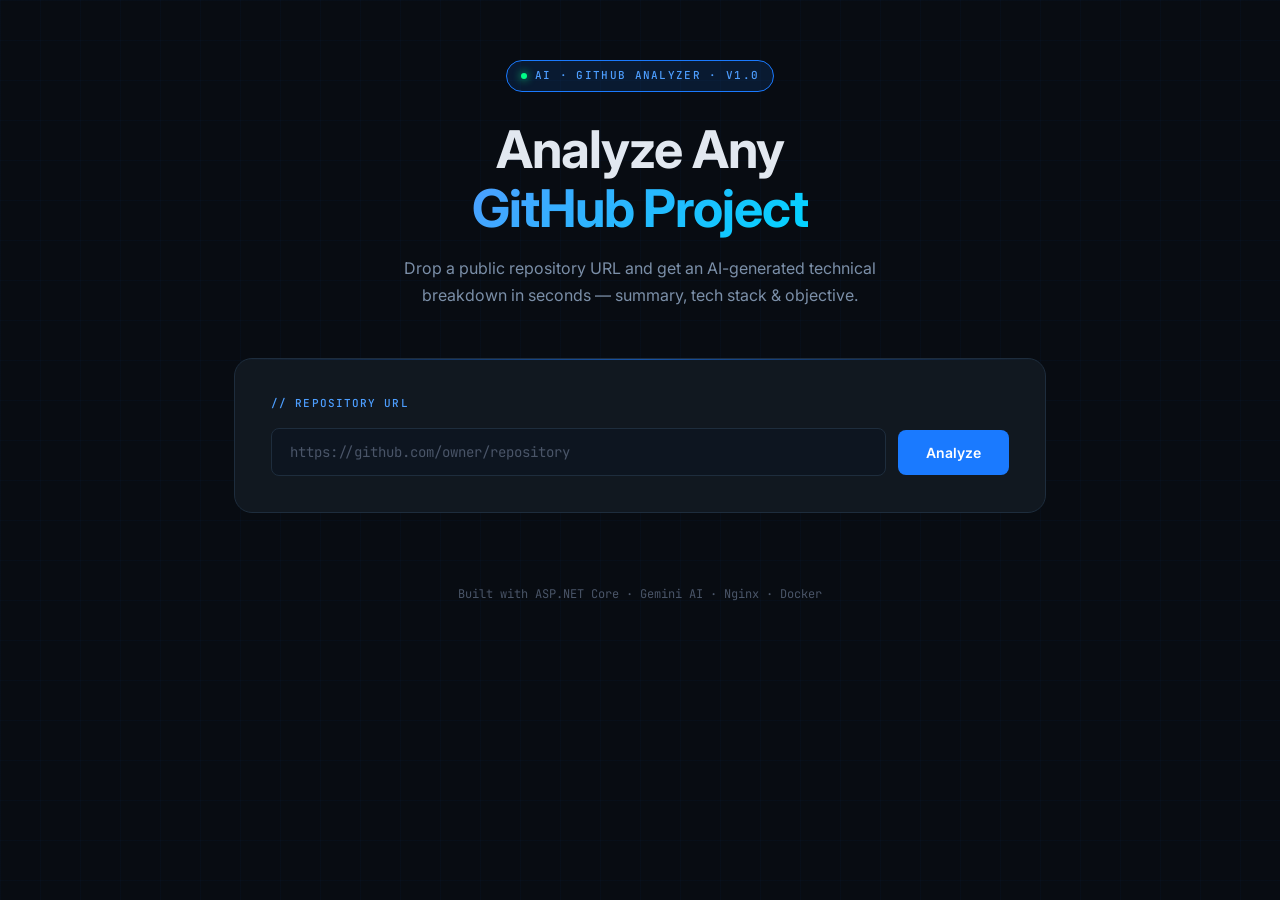
==== frontend/index.html @ 4219722e "1er version" ====
<!DOCTYPE html>
<html lang="en">
<head>
  <meta charset="UTF-8" />
  <meta name="viewport" content="width=device-width, initial-scale=1.0" />
  <meta name="description" content="AI-powered GitHub project analyzer — Portfolio tool for infrastructure & cybersecurity engineers." />
  <title>Project Analyzer — Portfolio</title>
  <link rel="stylesheet" href="style.css" />
  <link rel="icon" href="data:image/svg+xml,<svg xmlns='http://www.w3.org/2000/svg' viewBox='0 0 100 100'><text y='.9em' font-size='90'>⚡</text></svg>" />
</head>
<body>

  <div class="container">

    <!-- ── Header ── -->
    <header>
      <div class="header-badge">AI · GitHub Analyzer · v1.0</div>
      <h1>Analyze Any<br><span class="gradient">GitHub Project</span></h1>
      <p class="subtitle">
        Drop a public repository URL and get an AI-generated technical breakdown
        in seconds — summary, tech stack & objective.
      </p>
    </header>

    <!-- ── Analyzer Card ── -->
    <section class="analyzer-card" aria-label="Repository Analyzer">
      <p class="card-label">// repository url</p>

      <form id="analyzer-form" novalidate>
        <div class="input-group">
          <input
            id="repo-url"
            type="url"
            placeholder="https://github.com/owner/repository"
            autocomplete="off"
            spellcheck="false"
            aria-label="GitHub repository URL"
          />
          <button id="analyze-btn" type="submit">Analyze</button>
        </div>
      </form>

      <!-- Loader -->
      <div id="loader" role="status" aria-live="polite">
        <div class="loader-ring" aria-hidden="true"></div>
        <p class="loader-text">
          AI is reading the repository<span class="loader-dots"></span>
        </p>
      </div>

      <!-- Error Banner -->
      <div id="error-banner" class="hidden" role="alert" aria-live="assertive">
        <span aria-hidden="true">⚠</span>
        <span id="error-msg"></span>
      </div>
    </section>

    <!-- ── Result Section ── -->
    <section id="result-section" aria-label="Analysis Result" aria-live="polite">
      <div class="project-card">

        <!-- Card Header -->
        <div class="card-header">
          <div class="card-header-left">
            <div class="repo-icon" aria-hidden="true">📦</div>
            <div>
              <div class="repo-name" id="res-repo-name"></div>
              <a class="repo-link" id="res-repo-link" target="_blank" rel="noopener noreferrer">
                View on GitHub ↗
              </a>
            </div>
          </div>
          <div class="status-badge">AI Analyzed</div>
        </div>

        <!-- Card Body -->
        <div class="card-body">

          <!-- Objective -->
          <div>
            <div class="section-title">Objective</div>
            <p class="section-content" id="res-objective"></p>
          </div>

          <div class="divider" aria-hidden="true"></div>

          <!-- Summary -->
          <div>
            <div class="section-title">Summary</div>
            <p class="section-content" id="res-summary"></p>
          </div>

          <div class="divider" aria-hidden="true"></div>

          <!-- Tech Stack -->
          <div>
            <div class="section-title">Tech Stack</div>
            <div class="stack-grid" id="res-stack"></div>
          </div>

        </div>
      </div>
    </section>

    <!-- ── Footer ── -->
    <footer>
      <p>Built with ASP.NET Core · Gemini AI · Nginx · Docker</p>
    </footer>

  </div>

  <script src="app.js"></script>
</body>
</html>
---- frontend/style.css ----
@import url('https://fonts.googleapis.com/css2?family=Inter:wght@300;400;500;600;700&family=JetBrains+Mono:wght@400;500&display=swap');

/* ── Reset & Base ── */
*, *::before, *::after { box-sizing: border-box; margin: 0; padding: 0; }

:root {
  --bg-primary:    #080c12;
  --bg-secondary:  #0d1117;
  --bg-card:       #111820;
  --bg-input:      #0d1520;
  --border:        #1e2d3d;
  --border-glow:   #1a7aff44;
  --accent:        #1a7aff;
  --accent-dim:    #1a7aff22;
  --accent-bright: #4d9eff;
  --cyan:          #00d4ff;
  --green:         #00ff88;
  --text-primary:  #e2e8f0;
  --text-secondary:#7b8fa8;
  --text-muted:    #4a5568;
  --danger:        #ff4757;
  --warning:       #ffa502;
  --radius:        12px;
  --radius-sm:     8px;
  --transition:    0.25s cubic-bezier(0.4, 0, 0.2, 1);
  --font-mono:     'JetBrains Mono', monospace;
}

html { scroll-behavior: smooth; }

body {
  font-family: 'Inter', system-ui, sans-serif;
  background: var(--bg-primary);
  color: var(--text-primary);
  min-height: 100vh;
  line-height: 1.6;
  overflow-x: hidden;
}

/* ── Background Grid ── */
body::before {
  content: '';
  position: fixed;
  inset: 0;
  background-image:
    linear-gradient(rgba(26, 122, 255, 0.03) 1px, transparent 1px),
    linear-gradient(90deg, rgba(26, 122, 255, 0.03) 1px, transparent 1px);
  background-size: 40px 40px;
  pointer-events: none;
  z-index: 0;
}

/* ── Layout ── */
.container {
  max-width: 860px;
  margin: 0 auto;
  padding: 0 24px;
  position: relative;
  z-index: 1;
}

/* ── Header ── */
header {
  padding: 60px 0 48px;
  text-align: center;
  position: relative;
}

.header-badge {
  display: inline-flex;
  align-items: center;
  gap: 8px;
  background: var(--accent-dim);
  border: 1px solid var(--accent);
  color: var(--accent-bright);
  font-family: var(--font-mono);
  font-size: 11px;
  font-weight: 500;
  letter-spacing: 0.12em;
  text-transform: uppercase;
  padding: 6px 14px;
  border-radius: 100px;
  margin-bottom: 28px;
}

.header-badge::before {
  content: '';
  width: 6px;
  height: 6px;
  border-radius: 50%;
  background: var(--green);
  box-shadow: 0 0 8px var(--green);
  animation: pulse 2s infinite;
}

@keyframes pulse {
  0%, 100% { opacity: 1; }
  50%       { opacity: 0.4; }
}

h1 {
  font-size: clamp(32px, 5vw, 52px);
  font-weight: 700;
  letter-spacing: -0.02em;
  line-height: 1.15;
  margin-bottom: 16px;
}

h1 .gradient {
  background: linear-gradient(135deg, var(--accent-bright), var(--cyan));
  -webkit-background-clip: text;
  -webkit-text-fill-color: transparent;
  background-clip: text;
}

.subtitle {
  font-size: 16px;
  color: var(--text-secondary);
  max-width: 480px;
  margin: 0 auto;
  line-height: 1.7;
}

/* ── Analyzer Card ── */
.analyzer-card {
  background: var(--bg-card);
  border: 1px solid var(--border);
  border-radius: 18px;
  padding: 36px;
  margin-bottom: 32px;
  position: relative;
  overflow: hidden;
  transition: border-color var(--transition);
}

.analyzer-card::before {
  content: '';
  position: absolute;
  top: 0; left: 0; right: 0;
  height: 1px;
  background: linear-gradient(90deg, transparent, var(--accent), transparent);
  opacity: 0.6;
}

.card-label {
  font-family: var(--font-mono);
  font-size: 11px;
  font-weight: 500;
  color: var(--accent-bright);
  letter-spacing: 0.1em;
  text-transform: uppercase;
  margin-bottom: 16px;
}

.input-group {
  display: flex;
  gap: 12px;
  align-items: center;
}

#repo-url {
  flex: 1;
  background: var(--bg-input);
  border: 1px solid var(--border);
  color: var(--text-primary);
  font-family: var(--font-mono);
  font-size: 14px;
  padding: 14px 18px;
  border-radius: var(--radius-sm);
  outline: none;
  transition: border-color var(--transition), box-shadow var(--transition);
}

#repo-url::placeholder { color: var(--text-muted); }

#repo-url:focus {
  border-color: var(--accent);
  box-shadow: 0 0 0 3px var(--border-glow);
}

#analyze-btn {
  flex-shrink: 0;
  background: var(--accent);
  color: #fff;
  border: none;
  font-family: 'Inter', sans-serif;
  font-size: 14px;
  font-weight: 600;
  padding: 14px 28px;
  border-radius: var(--radius-sm);
  cursor: pointer;
  transition: all var(--transition);
  white-space: nowrap;
  position: relative;
  overflow: hidden;
}

#analyze-btn::after {
  content: '';
  position: absolute;
  inset: 0;
  background: linear-gradient(135deg, rgba(255,255,255,0.1), transparent);
  opacity: 0;
  transition: opacity var(--transition);
}

#analyze-btn:hover { background: var(--accent-bright); transform: translateY(-1px); box-shadow: 0 8px 24px rgba(26,122,255,0.4); }
#analyze-btn:hover::after { opacity: 1; }
#analyze-btn:active { transform: translateY(0); }
#analyze-btn:disabled { opacity: 0.5; cursor: not-allowed; transform: none; box-shadow: none; }

/* ── Loader ── */
#loader {
  display: none;
  flex-direction: column;
  align-items: center;
  gap: 16px;
  padding: 48px 0 32px;
  text-align: center;
}

.loader-ring {
  width: 48px;
  height: 48px;
  border: 3px solid var(--border);
  border-top-color: var(--accent);
  border-radius: 50%;
  animation: spin 0.8s linear infinite;
}

@keyframes spin { to { transform: rotate(360deg); } }

.loader-text {
  font-family: var(--font-mono);
  font-size: 13px;
  color: var(--text-secondary);
}

.loader-dots::after {
  content: '';
  animation: dots 1.4s infinite;
}

@keyframes dots {
  0%   { content: ''; }
  25%  { content: '.'; }
  50%  { content: '..'; }
  75%  { content: '...'; }
  100% { content: ''; }
}

/* ── Error Banner ── */
#error-banner {
  display: none;
  background: rgba(255, 71, 87, 0.1);
  border: 1px solid rgba(255, 71, 87, 0.4);
  border-radius: var(--radius-sm);
  padding: 14px 18px;
  margin-top: 20px;
  font-size: 14px;
  color: var(--danger);
  font-family: var(--font-mono);
  display: flex;
  align-items: center;
  gap: 10px;
}

#error-banner.visible { display: flex; }
#error-banner.hidden { display: none; }

/* ── Project Card ── */
#result-section { display: none; }

.project-card {
  background: var(--bg-card);
  border: 1px solid var(--border);
  border-radius: 18px;
  overflow: hidden;
  animation: slideUp 0.5s cubic-bezier(0.16, 1, 0.3, 1);
}

@keyframes slideUp {
  from { opacity: 0; transform: translateY(24px); }
  to   { opacity: 1; transform: translateY(0); }
}

.card-header {
  background: var(--bg-secondary);
  border-bottom: 1px solid var(--border);
  padding: 20px 28px;
  display: flex;
  align-items: center;
  justify-content: space-between;
}

.card-header-left { display: flex; align-items: center; gap: 12px; }

.repo-icon {
  width: 38px; height: 38px;
  background: var(--accent-dim);
  border: 1px solid var(--border-glow);
  border-radius: var(--radius-sm);
  display: flex; align-items: center; justify-content: center;
  font-size: 18px;
}

.repo-name {
  font-family: var(--font-mono);
  font-size: 15px;
  font-weight: 500;
  color: var(--text-primary);
}

.repo-link {
  color: var(--text-muted);
  text-decoration: none;
  font-size: 12px;
  transition: color var(--transition);
}
.repo-link:hover { color: var(--accent-bright); }

.status-badge {
  display: flex; align-items: center; gap: 6px;
  background: rgba(0, 255, 136, 0.1);
  border: 1px solid rgba(0, 255, 136, 0.3);
  color: var(--green);
  font-family: var(--font-mono);
  font-size: 11px;
  font-weight: 500;
  padding: 5px 12px;
  border-radius: 100px;
  letter-spacing: 0.08em;
}

.status-badge::before {
  content: '';
  width: 5px; height: 5px;
  border-radius: 50%;
  background: var(--green);
  box-shadow: 0 0 6px var(--green);
}

/* Card Sections */
.card-body { padding: 28px; display: flex; flex-direction: column; gap: 28px; }

.section-title {
  font-family: var(--font-mono);
  font-size: 10px;
  font-weight: 500;
  color: var(--text-muted);
  letter-spacing: 0.15em;
  text-transform: uppercase;
  margin-bottom: 10px;
  display: flex;
  align-items: center;
  gap: 8px;
}

.section-title::after {
  content: '';
  flex: 1;
  height: 1px;
  background: var(--border);
}

.section-content {
  font-size: 14px;
  color: var(--text-secondary);
  line-height: 1.75;
}

/* Stack Badges */
.stack-grid {
  display: flex;
  flex-wrap: wrap;
  gap: 8px;
}

.stack-badge {
  font-family: var(--font-mono);
  font-size: 12px;
  font-weight: 500;
  padding: 5px 12px;
  border-radius: 6px;
  border: 1px solid;
  transition: all var(--transition);
}

.stack-badge:nth-child(5n+1) { background: rgba(26,122,255,0.12); border-color: rgba(26,122,255,0.4); color: #4d9eff; }
.stack-badge:nth-child(5n+2) { background: rgba(0,212,255,0.10); border-color: rgba(0,212,255,0.35); color: #00d4ff; }
.stack-badge:nth-child(5n+3) { background: rgba(0,255,136,0.10); border-color: rgba(0,255,136,0.35); color: #00cc6a; }
.stack-badge:nth-child(5n+4) { background: rgba(255,165,2,0.10);  border-color: rgba(255,165,2,0.35);  color: #ffa502; }
.stack-badge:nth-child(5n+5) { background: rgba(180,100,255,0.10);border-color: rgba(180,100,255,0.35);color: #b464ff; }

.stack-badge:hover { transform: translateY(-2px); box-shadow: 0 4px 12px rgba(0,0,0,0.3); }

/* Divider */
.divider { height: 1px; background: var(--border); }

/* ── Footer ── */
footer {
  text-align: center;
  padding: 40px 0;
  font-family: var(--font-mono);
  font-size: 12px;
  color: var(--text-muted);
}

/* ── Responsive ── */
@media (max-width: 600px) {
  .input-group { flex-direction: column; }
  #analyze-btn { width: 100%; justify-content: center; }
  .analyzer-card { padding: 24px 20px; }
  .card-body { padding: 20px; }
  .card-header { padding: 16px 20px; flex-wrap: wrap; gap: 12px; }
}
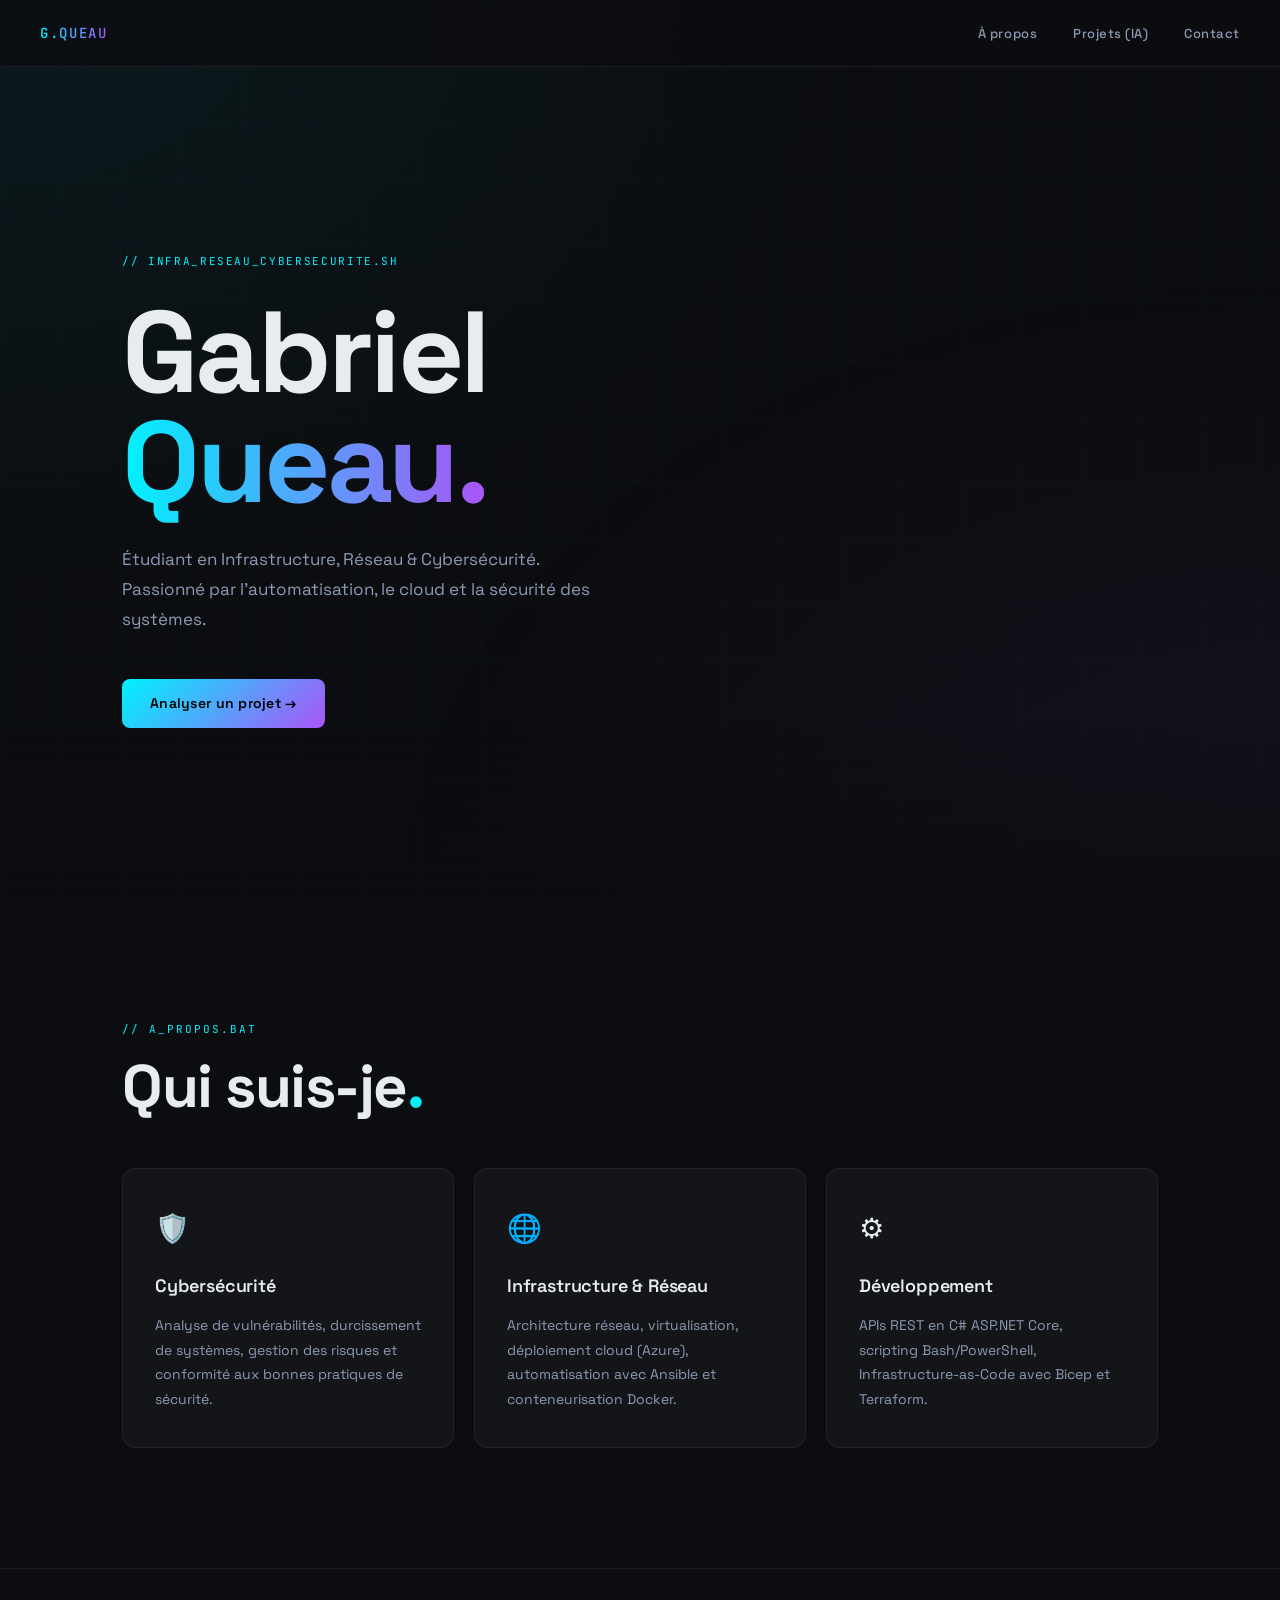
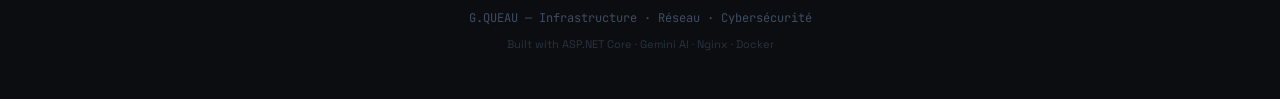
==== commit 2591cfbb: "Patch" ====
--- a/frontend/index.html
+++ b/frontend/index.html
@@ -1,114 +1,89 @@
 <!DOCTYPE html>
-<html lang="en">
+<html lang="fr">
 <head>
   <meta charset="UTF-8" />
   <meta name="viewport" content="width=device-width, initial-scale=1.0" />
-  <meta name="description" content="AI-powered GitHub project analyzer — Portfolio tool for infrastructure & cybersecurity engineers." />
-  <title>Project Analyzer — Portfolio</title>
+  <meta name="description" content="Portfolio Gabriel Queau — Analyste Infrastructure, Réseau & Cybersécurité." />
+  <title>G.QUEAU — Accueil</title>
+  <link rel="preconnect" href="https://fonts.googleapis.com" />
+  <link rel="preconnect" href="https://fonts.gstatic.com" crossorigin />
+  <link href="https://fonts.googleapis.com/css2?family=Space+Grotesk:wght@300;400;500;600;700&family=JetBrains+Mono:wght@300;400;500&display=swap" rel="stylesheet" />
   <link rel="stylesheet" href="style.css" />
   <link rel="icon" href="data:image/svg+xml,<svg xmlns='http://www.w3.org/2000/svg' viewBox='0 0 100 100'><text y='.9em' font-size='90'>⚡</text></svg>" />
 </head>
 <body>
 
-  <div class="container">
+  <!-- ── Neon vignette overlay ── -->
+  <div class="vignette" aria-hidden="true"></div>
+  
+  <!-- ── Page Transition Overlay ── -->
+  <div class="page-transition-overlay"></div>
 
-    <!-- ── Header ── -->
-    <header>
-      <div class="header-badge">AI · GitHub Analyzer · v1.0</div>
-      <h1>Analyze Any<br><span class="gradient">GitHub Project</span></h1>
-      <p class="subtitle">
-        Drop a public repository URL and get an AI-generated technical breakdown
-        in seconds — summary, tech stack & objective.
-      </p>
-    </header>
+  <!-- ── Navbar ── -->
+  <nav class="navbar" role="navigation" aria-label="Navigation principale">
+    <a href="/index.html" class="nav-logo" data-link>G.QUEAU</a>
+    <ul class="nav-links" role="list">
+      <li><a href="/index.html" class="nav-link" data-link>À propos</a></li>
+      <li><a href="/projects.html" class="nav-link" data-link>Projets (IA)</a></li>
+      <li><a href="/contact.html" class="nav-link" data-link>Contact</a></li>
+    </ul>
+  </nav>
 
-    <!-- ── Analyzer Card ── -->
-    <section class="analyzer-card" aria-label="Repository Analyzer">
-      <p class="card-label">// repository url</p>
-
-      <form id="analyzer-form" novalidate>
-        <div class="input-group">
-          <input
-            id="repo-url"
-            type="url"
-            placeholder="https://github.com/owner/repository"
-            autocomplete="off"
-            spellcheck="false"
-            aria-label="GitHub repository URL"
-          />
-          <button id="analyze-btn" type="submit">Analyze</button>
+  <!-- ── Main Content Container (Dynamic) ── -->
+  <main id="page-content">
+    
+    <!-- ── Hero ── -->
+    <section class="hero" id="home" aria-label="Introduction">
+      <div class="hero-inner container">
+        <p class="hero-label mono reveal">// INFRA_RESEAU_CYBERSECURITE.sh</p>
+        <h1 class="hero-title reveal reveal-delay-1">
+          Gabriel<br><span class="gradient-text">Queau.</span>
+        </h1>
+        <p class="hero-sub reveal reveal-delay-2">
+          Étudiant en Infrastructure, Réseau &amp; Cybersécurité.<br>
+          Passionné par l'automatisation, le cloud et la sécurité des systèmes.
+        </p>
+        <div class="hero-cta reveal reveal-delay-3">
+          <a href="/projects.html" class="btn btn-primary" data-link>Analyser un projet →</a>
         </div>
-      </form>
-
-      <!-- Loader -->
-      <div id="loader" role="status" aria-live="polite">
-        <div class="loader-ring" aria-hidden="true"></div>
-        <p class="loader-text">
-          AI is reading the repository<span class="loader-dots"></span>
-        </p>
       </div>
-
-      <!-- Error Banner -->
-      <div id="error-banner" class="hidden" role="alert" aria-live="assertive">
-        <span aria-hidden="true">⚠</span>
-        <span id="error-msg"></span>
-      </div>
+      <div class="hero-grid" aria-hidden="true"></div>
     </section>
 
-    <!-- ── Result Section ── -->
-    <section id="result-section" aria-label="Analysis Result" aria-live="polite">
-      <div class="project-card">
-
-        <!-- Card Header -->
-        <div class="card-header">
-          <div class="card-header-left">
-            <div class="repo-icon" aria-hidden="true">📦</div>
-            <div>
-              <div class="repo-name" id="res-repo-name"></div>
-              <a class="repo-link" id="res-repo-link" target="_blank" rel="noopener noreferrer">
-                View on GitHub ↗
-              </a>
-            </div>
+    <!-- ── À propos ── -->
+    <section class="section" id="about" aria-label="À propos">
+      <div class="container">
+        <p class="section-label mono reveal">// A_PROPOS.BAT</p>
+        <h2 class="section-title reveal reveal-delay-1">Qui suis-je<span class="dot">.</span></h2>
+        <div class="about-grid">
+          <div class="about-card reveal reveal-delay-2">
+            <span class="card-icon" aria-hidden="true">🛡️</span>
+            <h3>Cybersécurité</h3>
+            <p>Analyse de vulnérabilités, durcissement de systèmes, gestion des risques et conformité aux bonnes pratiques de sécurité.</p>
           </div>
-          <div class="status-badge">AI Analyzed</div>
-        </div>
-
-        <!-- Card Body -->
-        <div class="card-body">
-
-          <!-- Objective -->
-          <div>
-            <div class="section-title">Objective</div>
-            <p class="section-content" id="res-objective"></p>
+          <div class="about-card reveal reveal-delay-3">
+            <span class="card-icon" aria-hidden="true">🌐</span>
+            <h3>Infrastructure & Réseau</h3>
+            <p>Architecture réseau, virtualisation, déploiement cloud (Azure), automatisation avec Ansible et conteneurisation Docker.</p>
           </div>
-
-          <div class="divider" aria-hidden="true"></div>
-
-          <!-- Summary -->
-          <div>
-            <div class="section-title">Summary</div>
-            <p class="section-content" id="res-summary"></p>
+          <div class="about-card reveal reveal-delay-4">
+            <span class="card-icon" aria-hidden="true">⚙️</span>
+            <h3>Développement</h3>
+            <p>APIs REST en C# ASP.NET Core, scripting Bash/PowerShell, Infrastructure-as-Code avec Bicep et Terraform.</p>
           </div>
-
-          <div class="divider" aria-hidden="true"></div>
-
-          <!-- Tech Stack -->
-          <div>
-            <div class="section-title">Tech Stack</div>
-            <div class="stack-grid" id="res-stack"></div>
-          </div>
-
         </div>
       </div>
     </section>
 
-    <!-- ── Footer ── -->
-    <footer>
-      <p>Built with ASP.NET Core · Gemini AI · Nginx · Docker</p>
-    </footer>
+  </main>
 
-  </div>
+  <!-- ── Footer ── -->
+  <footer class="footer" role="contentinfo">
+    <p class="mono">G.QUEAU — Infrastructure · Réseau · Cybersécurité</p>
+    <p class="footer-stack">Built with ASP.NET Core · Gemini AI · Nginx · Docker</p>
+  </footer>
 
+  <button class="back-top" id="back-top" aria-label="Retour en haut de page" title="Retour en haut">↑</button>
   <script src="app.js"></script>
 </body>
 </html>
--- a/frontend/style.css
+++ b/frontend/style.css
@@ -1,416 +1,744 @@
-@import url('https://fonts.googleapis.com/css2?family=Inter:wght@300;400;500;600;700&family=JetBrains+Mono:wght@400;500&display=swap');
-
-/* ── Reset & Base ── */
+@import url('https://fonts.googleapis.com/css2?family=Space+Grotesk:wght@300;400;500;600;700&family=JetBrains+Mono:wght@300;400;500&display=swap');
+
+/* ══════════════════════════════════════════════════════
+   TOKENS
+══════════════════════════════════════════════════════ */
+:root {
+  /* Colors */
+  --bg:          #0c0d10;
+  --bg-sec:      #10121a;
+  --bg-card:     rgba(255,255,255,0.035);
+  --border:      rgba(255,255,255,0.07);
+  --border-glow: rgba(0,242,254,0.3);
+  --cyan:        #00f2fe;
+  --purple:      #a855f7;
+  --grad:        linear-gradient(135deg, #00f2fe, #a855f7);
+  --grad-text:   linear-gradient(90deg, #00f2fe 0%, #a855f7 100%);
+  --text:        #e8ecf0;
+  --text-dim:    #8b9bb4;
+  --text-muted:  #3d4d63;
+  --danger:      #ff4d4d;
+  --success:     #00ff94;
+
+  /* Spacing */
+  --max-w: 1100px;
+  --r:     14px;
+  --r-sm:  8px;
+
+  /* Fonts */
+  --sans: 'Space Grotesk', system-ui, sans-serif;
+  --mono: 'JetBrains Mono', monospace;
+
+  /* Transitions */
+  --t: 0.3s cubic-bezier(0.4, 0, 0.2, 1);
+  --t-slow: 0.6s cubic-bezier(0.16, 1, 0.3, 1);
+}
+
+/* ══════════════════════════════════════════════════════
+   RESET & BASE
+══════════════════════════════════════════════════════ */
 *, *::before, *::after { box-sizing: border-box; margin: 0; padding: 0; }
-
-:root {
-  --bg-primary:    #080c12;
-  --bg-secondary:  #0d1117;
-  --bg-card:       #111820;
-  --bg-input:      #0d1520;
-  --border:        #1e2d3d;
-  --border-glow:   #1a7aff44;
-  --accent:        #1a7aff;
-  --accent-dim:    #1a7aff22;
-  --accent-bright: #4d9eff;
-  --cyan:          #00d4ff;
-  --green:         #00ff88;
-  --text-primary:  #e2e8f0;
-  --text-secondary:#7b8fa8;
-  --text-muted:    #4a5568;
-  --danger:        #ff4757;
-  --warning:       #ffa502;
-  --radius:        12px;
-  --radius-sm:     8px;
-  --transition:    0.25s cubic-bezier(0.4, 0, 0.2, 1);
-  --font-mono:     'JetBrains Mono', monospace;
-}
-
-html { scroll-behavior: smooth; }
+html { scroll-behavior: smooth; font-size: 16px; }
 
 body {
-  font-family: 'Inter', system-ui, sans-serif;
-  background: var(--bg-primary);
-  color: var(--text-primary);
+  font-family: var(--sans);
+  background: var(--bg);
+  color: var(--text);
+  line-height: 1.65;
+  overflow-x: hidden;
   min-height: 100vh;
-  line-height: 1.6;
-  overflow-x: hidden;
-}
-
-/* ── Background Grid ── */
+}
+
+/* Grid background */
 body::before {
   content: '';
   position: fixed;
   inset: 0;
   background-image:
-    linear-gradient(rgba(26, 122, 255, 0.03) 1px, transparent 1px),
-    linear-gradient(90deg, rgba(26, 122, 255, 0.03) 1px, transparent 1px);
-  background-size: 40px 40px;
+    linear-gradient(rgba(0, 242, 254, 0.025) 1px, transparent 1px),
+    linear-gradient(90deg, rgba(0, 242, 254, 0.025) 1px, transparent 1px);
+  background-size: 60px 60px;
   pointer-events: none;
   z-index: 0;
 }
 
-/* ── Layout ── */
+/* Neon vignette (ref-site signature) */
+.vignette {
+  position: fixed;
+  inset: 0;
+  background:
+    radial-gradient(ellipse at top left,    rgba(0, 242, 254, 0.06) 0%, transparent 50%),
+    radial-gradient(ellipse at bottom right, rgba(168, 85, 247, 0.06) 0%, transparent 50%);
+  pointer-events: none;
+  z-index: 0;
+}
+
 .container {
-  max-width: 860px;
+  max-width: var(--max-w);
   margin: 0 auto;
-  padding: 0 24px;
+  padding: 0 32px;
   position: relative;
   z-index: 1;
 }
 
-/* ── Header ── */
-header {
-  padding: 60px 0 48px;
-  text-align: center;
-  position: relative;
-}
-
-.header-badge {
-  display: inline-flex;
-  align-items: center;
-  gap: 8px;
-  background: var(--accent-dim);
-  border: 1px solid var(--accent);
-  color: var(--accent-bright);
-  font-family: var(--font-mono);
-  font-size: 11px;
+.mono { font-family: var(--mono); }
+
+/* ══════════════════════════════════════════════════════
+   REVEAL ANIMATIONS (Intersection Observer)
+══════════════════════════════════════════════════════ */
+.reveal {
+  opacity: 0;
+  transform: translateY(28px);
+  transition: opacity 0.7s var(--t-slow), transform 0.7s var(--t-slow);
+}
+.reveal.visible { opacity: 1; transform: translateY(0); }
+.reveal-delay-1 { transition-delay: 0.1s; }
+.reveal-delay-2 { transition-delay: 0.2s; }
+.reveal-delay-3 { transition-delay: 0.3s; }
+.reveal-delay-4 { transition-delay: 0.4s; }
+
+/* ══════════════════════════════════════════════════════
+   NAVBAR
+══════════════════════════════════════════════════════ */
+.navbar {
+  position: fixed;
+  top: 0; left: 0; right: 0;
+  z-index: 100;
+  display: flex;
+  align-items: center;
+  justify-content: space-between;
+  padding: 20px 40px;
+  background: rgba(12, 13, 16, 0.75);
+  backdrop-filter: blur(16px);
+  -webkit-backdrop-filter: blur(16px);
+  border-bottom: 1px solid var(--border);
+  transition: background var(--t);
+}
+
+.nav-logo {
+  font-family: var(--mono);
+  font-size: 14px;
   font-weight: 500;
+  color: var(--text);
+  text-decoration: none;
   letter-spacing: 0.12em;
-  text-transform: uppercase;
-  padding: 6px 14px;
-  border-radius: 100px;
-  margin-bottom: 28px;
-}
-
-.header-badge::before {
-  content: '';
-  width: 6px;
-  height: 6px;
-  border-radius: 50%;
-  background: var(--green);
-  box-shadow: 0 0 8px var(--green);
-  animation: pulse 2s infinite;
-}
-
-@keyframes pulse {
-  0%, 100% { opacity: 1; }
-  50%       { opacity: 0.4; }
-}
-
-h1 {
-  font-size: clamp(32px, 5vw, 52px);
-  font-weight: 700;
-  letter-spacing: -0.02em;
-  line-height: 1.15;
-  margin-bottom: 16px;
-}
-
-h1 .gradient {
-  background: linear-gradient(135deg, var(--accent-bright), var(--cyan));
+  background: var(--grad-text);
   -webkit-background-clip: text;
   -webkit-text-fill-color: transparent;
   background-clip: text;
-}
-
-.subtitle {
+  transition: opacity var(--t);
+}
+.nav-logo:hover { opacity: 0.75; }
+
+.nav-links {
+  list-style: none;
+  display: flex;
+  gap: 36px;
+}
+
+.nav-link {
+  font-size: 13px;
+  font-weight: 500;
+  color: var(--text-dim);
+  text-decoration: none;
+  letter-spacing: 0.04em;
+  transition: color var(--t);
+  position: relative;
+}
+.nav-link::after {
+  content: '';
+  position: absolute;
+  bottom: -4px; left: 0;
+  width: 0; height: 1px;
+  background: var(--cyan);
+  transition: width var(--t);
+}
+.nav-link:hover { color: var(--text); }
+.nav-link:hover::after { width: 100%; }
+.nav-link.active { color: var(--cyan); text-shadow: 0 0 12px rgba(0, 242, 254, 0.35); }
+.nav-link.active::after { width: 100%; background: var(--grad); }
+
+/* ══════════════════════════════════════════════════════
+   HERO
+══════════════════════════════════════════════════════ */
+.hero {
+  min-height: 100vh;
+  display: flex;
+  align-items: center;
+  position: relative;
+  padding-top: 80px;
+  overflow: hidden;
+}
+
+/* Subtle perspective grid floor */
+.hero-grid {
+  position: absolute;
+  bottom: -40px; left: 0; right: 0;
+  height: 220px;
+  background: linear-gradient(to bottom, transparent, var(--bg) 90%);
+  pointer-events: none;
+}
+
+.hero-inner { width: 100%; }
+
+.hero-label {
+  font-size: 11px;
+  font-weight: 400;
+  color: var(--cyan);
+  letter-spacing: 0.15em;
+  text-transform: uppercase;
+  margin-bottom: 28px;
+}
+
+.hero-title {
+  font-size: clamp(60px, 9vw, 120px);
+  font-weight: 700;
+  letter-spacing: -0.03em;
+  line-height: 0.95;
+  margin-bottom: 28px;
+}
+
+.gradient-text {
+  background: var(--grad-text);
+  -webkit-background-clip: text;
+  -webkit-text-fill-color: transparent;
+  background-clip: text;
+}
+
+.hero-sub {
+  font-size: 17px;
+  color: var(--text-dim);
+  max-width: 520px;
+  line-height: 1.75;
+  margin-bottom: 44px;
+}
+
+.hero-cta {
+  display: flex;
+  gap: 16px;
+  flex-wrap: wrap;
+}
+
+/* ══════════════════════════════════════════════════════
+   BUTTONS
+══════════════════════════════════════════════════════ */
+.btn {
+  display: inline-flex;
+  align-items: center;
+  gap: 8px;
+  font-family: var(--sans);
+  font-size: 14px;
+  font-weight: 600;
+  padding: 13px 28px;
+  border-radius: var(--r-sm);
+  border: none;
+  cursor: pointer;
+  text-decoration: none;
+  transition: all var(--t);
+  white-space: nowrap;
+  letter-spacing: 0.02em;
+}
+
+.btn-primary {
+  background: var(--grad);
+  color: #000;
+  position: relative;
+  overflow: hidden;
+}
+.btn-primary::before {
+  content: '';
+  position: absolute;
+  inset: 0;
+  background: rgba(255,255,255,0.15);
+  opacity: 0;
+  transition: opacity var(--t);
+}
+.btn-primary:hover { transform: translateY(-2px); box-shadow: 0 10px 30px rgba(0,242,254,0.25); }
+.btn-primary:hover::before { opacity: 1; }
+.btn-primary:active { transform: translateY(0); }
+.btn-primary:disabled { opacity: 0.5; cursor: not-allowed; transform: none; box-shadow: none; }
+
+.btn-ghost {
+  background: transparent;
+  color: var(--text);
+  border: 1px solid var(--border);
+}
+.btn-ghost:hover { border-color: rgba(255,255,255,0.2); background: rgba(255,255,255,0.04); transform: translateY(-2px); }
+
+.btn-arrow { transition: transform var(--t); }
+.btn-primary:hover .btn-arrow { transform: translateX(4px); }
+
+/* ══════════════════════════════════════════════════════
+   SECTIONS
+══════════════════════════════════════════════════════ */
+.section {
+  padding: 120px 0;
+  position: relative;
+  z-index: 1;
+}
+
+.section-dark { background: var(--bg-sec); }
+
+.section-label {
+  font-size: 11px;
+  color: var(--cyan);
+  letter-spacing: 0.18em;
+  text-transform: uppercase;
+  margin-bottom: 16px;
+  display: block;
+}
+
+.section-title {
+  font-size: clamp(36px, 5vw, 60px);
+  font-weight: 700;
+  letter-spacing: -0.025em;
+  line-height: 1.1;
+  margin-bottom: 20px;
+}
+
+.dot { color: var(--cyan); }
+
+.section-sub {
   font-size: 16px;
-  color: var(--text-secondary);
-  max-width: 480px;
-  margin: 0 auto;
+  color: var(--text-dim);
+  max-width: 540px;
   line-height: 1.7;
-}
-
-/* ── Analyzer Card ── */
-.analyzer-card {
+  margin-bottom: 56px;
+}
+
+/* ══════════════════════════════════════════════════════
+   ABOUT GRID
+══════════════════════════════════════════════════════ */
+.about-grid {
+  display: grid;
+  grid-template-columns: repeat(auto-fit, minmax(280px, 1fr));
+  gap: 20px;
+  margin-top: 48px;
+}
+
+.about-card {
   background: var(--bg-card);
   border: 1px solid var(--border);
-  border-radius: 18px;
-  padding: 36px;
-  margin-bottom: 32px;
+  border-radius: var(--r);
+  padding: 36px 32px;
+  transition: border-color var(--t), transform var(--t), box-shadow var(--t);
+  cursor: default;
+}
+.about-card:hover {
+  border-color: rgba(0,242,254,0.2);
+  transform: translateY(-4px);
+  box-shadow: 0 20px 40px rgba(0,0,0,0.3);
+}
+.about-card:hover .card-icon { transform: scale(1.1); }
+
+.card-icon {
+  font-size: 28px;
+  display: block;
+  margin-bottom: 20px;
+  transition: transform var(--t);
+}
+
+.about-card h3 {
+  font-size: 18px;
+  font-weight: 600;
+  margin-bottom: 12px;
+  letter-spacing: -0.01em;
+}
+
+.about-card p {
+  font-size: 14px;
+  color: var(--text-dim);
+  line-height: 1.75;
+}
+
+/* ══════════════════════════════════════════════════════
+   ANALYZER
+══════════════════════════════════════════════════════ */
+.analyzer-wrapper { max-width: 780px; }
+
+.analyzer-form { margin-bottom: 0; }
+
+.input-row {
+  display: flex;
+  gap: 12px;
+  align-items: stretch;
+}
+
+.input-wrap {
+  flex: 1;
+  display: flex;
+  align-items: center;
+  background: rgba(255,255,255,0.03);
+  border: 1px solid var(--border);
+  border-radius: var(--r-sm);
+  padding: 0 18px;
+  transition: border-color var(--t), box-shadow var(--t);
+}
+.input-wrap:focus-within {
+  border-color: rgba(0,242,254,0.4);
+  box-shadow: 0 0 0 3px rgba(0,242,254,0.08);
+}
+
+.input-prefix {
+  font-size: 15px;
+  color: var(--cyan);
+  margin-right: 10px;
+  user-select: none;
+  flex-shrink: 0;
+}
+
+.url-input {
+  flex: 1;
+  background: transparent;
+  border: none;
+  color: var(--text);
+  font-family: var(--mono);
+  font-size: 13px;
+  padding: 16px 0;
+  outline: none;
+  width: 100%;
+}
+.url-input::placeholder { color: var(--text-muted); }
+
+/* ══════════════════════════════════════════════════════
+   LOADER — Skeleton
+══════════════════════════════════════════════════════ */
+.loader-block { margin-top: 28px; }
+
+.hidden { display: none !important; }
+
+.skeleton-card {
+  background: var(--bg-card);
+  border: 1px solid var(--border);
+  border-radius: var(--r);
+  padding: 32px;
+  margin-bottom: 20px;
+}
+
+@keyframes shimmer {
+  0%   { background-position: -600px 0; }
+  100% { background-position: 600px 0; }
+}
+
+.sk-line, .sk-badge {
+  background: linear-gradient(
+    90deg,
+    rgba(255,255,255,0.04) 0%,
+    rgba(255,255,255,0.08) 50%,
+    rgba(255,255,255,0.04) 100%
+  );
+  background-size: 600px 100%;
+  animation: shimmer 1.6s infinite linear;
+  border-radius: 6px;
+}
+.sk-title  { height: 22px; width: 55%; margin-bottom: 16px; }
+.sk-mid    { height: 14px; width: 100%; margin-bottom: 10px; }
+.sk-short  { height: 14px; width: 75%; margin-bottom: 20px; }
+.sk-badges { display: flex; gap: 8px; }
+.sk-badge  { height: 26px; width: 80px; border-radius: 100px; }
+
+.loader-text {
+  font-size: 13px;
+  color: var(--text-dim);
+  display: flex;
+  align-items: center;
+  gap: 8px;
+}
+
+@keyframes blink { 0%, 100% { opacity: 1; } 50% { opacity: 0; } }
+.blink { animation: blink 1s infinite; color: var(--cyan); }
+
+@keyframes dots { 0% { content: ''; } 33% { content: '.'; } 66% { content: '..'; } 100% { content: '...'; } }
+.ellipsis::after { content: ''; animation: dots 1.5s infinite; }
+
+/* ══════════════════════════════════════════════════════
+   ERROR BANNER
+══════════════════════════════════════════════════════ */
+.error-banner {
+  display: flex;
+  align-items: center;
+  gap: 12px;
+  background: rgba(255, 77, 77, 0.08);
+  border: 1px solid rgba(255, 77, 77, 0.3);
+  border-radius: var(--r-sm);
+  padding: 14px 20px;
+  margin-top: 16px;
+  font-size: 14px;
+  color: var(--danger);
+  font-family: var(--mono);
+  animation: slideIn 0.3s var(--t-slow);
+}
+.error-icon { font-size: 16px; flex-shrink: 0; }
+
+/* ══════════════════════════════════════════════════════
+   PROJECT RESULT CARD
+══════════════════════════════════════════════════════ */
+.result-section { margin-top: 28px; }
+
+.project-card {
+  background: rgba(255,255,255,0.03);
+  border: 1px solid rgba(255,255,255,0.08);
+  border-radius: var(--r);
+  overflow: hidden;
+  animation: slideIn 0.6s var(--t-slow);
   position: relative;
-  overflow: hidden;
-  transition: border-color var(--transition);
-}
-
-.analyzer-card::before {
+}
+
+/* Glowing top border */
+.project-card::before {
   content: '';
   position: absolute;
   top: 0; left: 0; right: 0;
   height: 1px;
-  background: linear-gradient(90deg, transparent, var(--accent), transparent);
-  opacity: 0.6;
-}
-
-.card-label {
-  font-family: var(--font-mono);
-  font-size: 11px;
+  background: var(--grad);
+  opacity: 0.8;
+}
+
+@keyframes slideIn {
+  from { opacity: 0; transform: translateY(20px); }
+  to   { opacity: 1; transform: translateY(0); }
+}
+
+.card-header {
+  display: flex;
+  align-items: center;
+  justify-content: space-between;
+  flex-wrap: wrap;
+  gap: 12px;
+  padding: 20px 28px;
+  background: rgba(0,0,0,0.2);
+  border-bottom: 1px solid var(--border);
+}
+
+.card-meta { display: flex; align-items: center; gap: 16px; }
+
+.card-tag {
+  font-size: 10px;
+  color: var(--cyan);
+  letter-spacing: 0.14em;
+}
+
+.card-repo-link {
+  font-size: 13px;
   font-weight: 500;
-  color: var(--accent-bright);
+  color: var(--text-dim);
+  text-decoration: none;
+  transition: color var(--t);
+}
+.card-repo-link:hover { color: var(--text); }
+
+.card-status {
+  font-family: var(--mono);
+  font-size: 10px;
   letter-spacing: 0.1em;
-  text-transform: uppercase;
-  margin-bottom: 16px;
-}
-
-.input-group {
-  display: flex;
-  gap: 12px;
-  align-items: center;
-}
-
-#repo-url {
-  flex: 1;
-  background: var(--bg-input);
-  border: 1px solid var(--border);
-  color: var(--text-primary);
-  font-family: var(--font-mono);
-  font-size: 14px;
-  padding: 14px 18px;
-  border-radius: var(--radius-sm);
-  outline: none;
-  transition: border-color var(--transition), box-shadow var(--transition);
-}
-
-#repo-url::placeholder { color: var(--text-muted); }
-
-#repo-url:focus {
-  border-color: var(--accent);
-  box-shadow: 0 0 0 3px var(--border-glow);
-}
-
-#analyze-btn {
-  flex-shrink: 0;
-  background: var(--accent);
-  color: #fff;
-  border: none;
-  font-family: 'Inter', sans-serif;
-  font-size: 14px;
-  font-weight: 600;
-  padding: 14px 28px;
-  border-radius: var(--radius-sm);
-  cursor: pointer;
-  transition: all var(--transition);
-  white-space: nowrap;
-  position: relative;
-  overflow: hidden;
-}
-
-#analyze-btn::after {
-  content: '';
-  position: absolute;
-  inset: 0;
-  background: linear-gradient(135deg, rgba(255,255,255,0.1), transparent);
-  opacity: 0;
-  transition: opacity var(--transition);
-}
-
-#analyze-btn:hover { background: var(--accent-bright); transform: translateY(-1px); box-shadow: 0 8px 24px rgba(26,122,255,0.4); }
-#analyze-btn:hover::after { opacity: 1; }
-#analyze-btn:active { transform: translateY(0); }
-#analyze-btn:disabled { opacity: 0.5; cursor: not-allowed; transform: none; box-shadow: none; }
-
-/* ── Loader ── */
-#loader {
-  display: none;
-  flex-direction: column;
-  align-items: center;
-  gap: 16px;
-  padding: 48px 0 32px;
-  text-align: center;
-}
-
-.loader-ring {
-  width: 48px;
-  height: 48px;
-  border: 3px solid var(--border);
-  border-top-color: var(--accent);
-  border-radius: 50%;
-  animation: spin 0.8s linear infinite;
-}
-
-@keyframes spin { to { transform: rotate(360deg); } }
-
-.loader-text {
-  font-family: var(--font-mono);
-  font-size: 13px;
-  color: var(--text-secondary);
-}
-
-.loader-dots::after {
-  content: '';
-  animation: dots 1.4s infinite;
-}
-
-@keyframes dots {
-  0%   { content: ''; }
-  25%  { content: '.'; }
-  50%  { content: '..'; }
-  75%  { content: '...'; }
-  100% { content: ''; }
-}
-
-/* ── Error Banner ── */
-#error-banner {
-  display: none;
-  background: rgba(255, 71, 87, 0.1);
-  border: 1px solid rgba(255, 71, 87, 0.4);
-  border-radius: var(--radius-sm);
-  padding: 14px 18px;
-  margin-top: 20px;
-  font-size: 14px;
-  color: var(--danger);
-  font-family: var(--font-mono);
-  display: flex;
-  align-items: center;
-  gap: 10px;
-}
-
-#error-banner.visible { display: flex; }
-#error-banner.hidden { display: none; }
-
-/* ── Project Card ── */
-#result-section { display: none; }
-
-.project-card {
-  background: var(--bg-card);
-  border: 1px solid var(--border);
-  border-radius: 18px;
-  overflow: hidden;
-  animation: slideUp 0.5s cubic-bezier(0.16, 1, 0.3, 1);
-}
-
-@keyframes slideUp {
-  from { opacity: 0; transform: translateY(24px); }
-  to   { opacity: 1; transform: translateY(0); }
-}
-
-.card-header {
-  background: var(--bg-secondary);
-  border-bottom: 1px solid var(--border);
-  padding: 20px 28px;
-  display: flex;
-  align-items: center;
-  justify-content: space-between;
-}
-
-.card-header-left { display: flex; align-items: center; gap: 12px; }
-
-.repo-icon {
-  width: 38px; height: 38px;
-  background: var(--accent-dim);
-  border: 1px solid var(--border-glow);
-  border-radius: var(--radius-sm);
-  display: flex; align-items: center; justify-content: center;
-  font-size: 18px;
-}
-
-.repo-name {
-  font-family: var(--font-mono);
-  font-size: 15px;
-  font-weight: 500;
-  color: var(--text-primary);
-}
-
-.repo-link {
-  color: var(--text-muted);
-  text-decoration: none;
-  font-size: 12px;
-  transition: color var(--transition);
-}
-.repo-link:hover { color: var(--accent-bright); }
-
-.status-badge {
-  display: flex; align-items: center; gap: 6px;
-  background: rgba(0, 255, 136, 0.1);
-  border: 1px solid rgba(0, 255, 136, 0.3);
-  color: var(--green);
-  font-family: var(--font-mono);
-  font-size: 11px;
-  font-weight: 500;
-  padding: 5px 12px;
+  color: var(--success);
+  background: rgba(0, 255, 148, 0.08);
+  border: 1px solid rgba(0, 255, 148, 0.25);
+  padding: 4px 12px;
   border-radius: 100px;
-  letter-spacing: 0.08em;
-}
-
-.status-badge::before {
+  display: flex;
+  align-items: center;
+  gap: 6px;
+}
+.card-status::before {
   content: '';
   width: 5px; height: 5px;
   border-radius: 50%;
-  background: var(--green);
-  box-shadow: 0 0 6px var(--green);
-}
-
-/* Card Sections */
-.card-body { padding: 28px; display: flex; flex-direction: column; gap: 28px; }
-
-.section-title {
-  font-family: var(--font-mono);
+  background: var(--success);
+  box-shadow: 0 0 6px var(--success);
+  animation: blink 2s infinite;
+}
+
+.card-body { padding: 28px; display: flex; flex-direction: column; gap: 24px; }
+
+.card-section { display: flex; flex-direction: column; gap: 10px; }
+
+.card-section-label {
   font-size: 10px;
-  font-weight: 500;
-  color: var(--text-muted);
+  color: var(--purple);
   letter-spacing: 0.15em;
-  text-transform: uppercase;
-  margin-bottom: 10px;
-  display: flex;
-  align-items: center;
-  gap: 8px;
-}
-
-.section-title::after {
-  content: '';
-  flex: 1;
-  height: 1px;
-  background: var(--border);
-}
-
-.section-content {
+  font-weight: 400;
+}
+
+.card-text {
   font-size: 14px;
-  color: var(--text-secondary);
-  line-height: 1.75;
-}
-
-/* Stack Badges */
-.stack-grid {
+  color: var(--text-dim);
+  line-height: 1.8;
+}
+
+.card-divider { height: 1px; background: var(--border); }
+
+/* ── Badges ── */
+.badge-grid {
   display: flex;
   flex-wrap: wrap;
   gap: 8px;
 }
 
-.stack-badge {
-  font-family: var(--font-mono);
-  font-size: 12px;
+.tech-badge {
+  font-family: var(--mono);
+  font-size: 11px;
   font-weight: 500;
-  padding: 5px 12px;
-  border-radius: 6px;
+  padding: 5px 13px;
+  border-radius: 100px;
   border: 1px solid;
-  transition: all var(--transition);
-}
-
-.stack-badge:nth-child(5n+1) { background: rgba(26,122,255,0.12); border-color: rgba(26,122,255,0.4); color: #4d9eff; }
-.stack-badge:nth-child(5n+2) { background: rgba(0,212,255,0.10); border-color: rgba(0,212,255,0.35); color: #00d4ff; }
-.stack-badge:nth-child(5n+3) { background: rgba(0,255,136,0.10); border-color: rgba(0,255,136,0.35); color: #00cc6a; }
-.stack-badge:nth-child(5n+4) { background: rgba(255,165,2,0.10);  border-color: rgba(255,165,2,0.35);  color: #ffa502; }
-.stack-badge:nth-child(5n+5) { background: rgba(180,100,255,0.10);border-color: rgba(180,100,255,0.35);color: #b464ff; }
-
-.stack-badge:hover { transform: translateY(-2px); box-shadow: 0 4px 12px rgba(0,0,0,0.3); }
-
-/* Divider */
-.divider { height: 1px; background: var(--border); }
-
-/* ── Footer ── */
-footer {
+  letter-spacing: 0.04em;
+  transition: transform var(--t), box-shadow var(--t);
+  cursor: default;
+}
+.tech-badge:hover { transform: translateY(-2px); }
+
+/* Rotating color scheme for badges */
+.tech-badge:nth-child(5n+1) { background: rgba(0,242,254,0.08);  border-color: rgba(0,242,254,0.35);  color: var(--cyan);   }
+.tech-badge:nth-child(5n+2) { background: rgba(168,85,247,0.08); border-color: rgba(168,85,247,0.35); color: var(--purple); }
+.tech-badge:nth-child(5n+3) { background: rgba(0,255,148,0.08);  border-color: rgba(0,255,148,0.3);   color: #00ff94;       }
+.tech-badge:nth-child(5n+4) { background: rgba(255,165,2,0.08);  border-color: rgba(255,165,2,0.3);   color: #ffa502;       }
+.tech-badge:nth-child(5n+5) { background: rgba(255,77,77,0.08);  border-color: rgba(255,77,77,0.3);   color: #ff7b7b;       }
+
+.tech-badge:nth-child(5n+1):hover { box-shadow: 0 4px 14px rgba(0,242,254,0.2); }
+.tech-badge:nth-child(5n+2):hover { box-shadow: 0 4px 14px rgba(168,85,247,0.2); }
+.tech-badge:nth-child(5n+3):hover { box-shadow: 0 4px 14px rgba(0,255,148,0.2); }
+.tech-badge:nth-child(5n+4):hover { box-shadow: 0 4px 14px rgba(255,165,2,0.2); }
+.tech-badge:nth-child(5n+5):hover { box-shadow: 0 4px 14px rgba(255,77,77,0.2); }
+
+/* ══════════════════════════════════════════════════════
+   CONTACT
+══════════════════════════════════════════════════════ */
+.contact-inner { max-width: 680px; }
+
+.contact-links {
+  display: flex;
+  flex-direction: column;
+  gap: 0;
+  margin-top: 40px;
+}
+
+.contact-item {
+  display: flex;
+  align-items: center;
+  justify-content: space-between;
+  gap: 16px;
+  padding: 22px 0;
+  border-bottom: 1px solid var(--border);
+  text-decoration: none;
+  color: var(--text);
+  transition: all var(--t);
+  group: true;
+}
+.contact-item:first-child { border-top: 1px solid var(--border); }
+.contact-item:hover { padding-left: 12px; border-color: rgba(0,242,254,0.2); }
+.contact-item:hover .contact-value { color: var(--cyan); }
+
+.contact-label {
+  font-size: 11px;
+  color: var(--text-muted);
+  letter-spacing: 0.1em;
+  text-transform: uppercase;
+  flex-shrink: 0;
+  width: 80px;
+}
+
+.contact-value {
+  font-size: 15px;
+  font-weight: 500;
+  color: var(--text);
+  transition: color var(--t);
+}
+
+/* ══════════════════════════════════════════════════════
+   FOOTER
+══════════════════════════════════════════════════════ */
+.footer {
+  padding: 40px 0;
   text-align: center;
-  padding: 40px 0;
-  font-family: var(--font-mono);
-  font-size: 12px;
-  color: var(--text-muted);
-}
-
-/* ── Responsive ── */
-@media (max-width: 600px) {
-  .input-group { flex-direction: column; }
-  #analyze-btn { width: 100%; justify-content: center; }
-  .analyzer-card { padding: 24px 20px; }
-  .card-body { padding: 20px; }
-  .card-header { padding: 16px 20px; flex-wrap: wrap; gap: 12px; }
-}
+  border-top: 1px solid var(--border);
+  position: relative;
+  z-index: 1;
+}
+
+.footer p { font-size: 12px; color: var(--text-muted); margin-bottom: 6px; }
+.footer-stack { font-size: 11px !important; color: var(--text-muted) !important; opacity: 0.6; }
+
+/* ══════════════════════════════════════════════════════
+   BACK TO TOP
+══════════════════════════════════════════════════════ */
+.back-top {
+  position: fixed;
+  bottom: 32px; right: 32px;
+  width: 44px; height: 44px;
+  border-radius: 50%;
+  background: transparent;
+  border: 1px solid rgba(0,242,254,0.4);
+  color: var(--cyan);
+  font-size: 18px;
+  cursor: pointer;
+  display: flex; align-items: center; justify-content: center;
+  opacity: 0;
+  transform: translateY(12px);
+  transition: all var(--t);
+  z-index: 50;
+  pointer-events: none;
+}
+.back-top.visible { opacity: 1; transform: translateY(0); pointer-events: auto; }
+.back-top:hover { background: rgba(0,242,254,0.1); box-shadow: 0 0 20px rgba(0,242,254,0.2); }
+
+/* ══════════════════════════════════════════════════════
+   SPA PAGE TRANSITIONS
+══════════════════════════════════════════════════════ */
+.page-transition-overlay {
+  position: fixed;
+  top: 0; left: 0; right: 0; bottom: 0;
+  background: var(--bg);
+  z-index: 9999;
+  pointer-events: none;
+  transform: scaleY(0);
+  transform-origin: top;
+  transition: transform 0.6s cubic-bezier(0.7, 0, 0.3, 1);
+}
+
+.page-transition-overlay::before {
+  content: '';
+  position: absolute;
+  top: 0; left: 0; right: 0;
+  height: 2px;
+  background: var(--grad);
+}
+
+body.is-animating .page-transition-overlay {
+  pointer-events: auto;
+  transform: scaleY(1);
+  transform-origin: bottom;
+}
+
+#page-content {
+  opacity: 1;
+  transition: opacity 0.4s ease;
+}
+body.is-animating #page-content {
+  opacity: 0;
+}
+
+/* ══════════════════════════════════════════════════════
+   RESPONSIVE
+══════════════════════════════════════════════════════ */
+@media (max-width: 768px) {
+  .navbar { padding: 16px 24px; }
+  .nav-links { gap: 20px; }
+  .container { padding: 0 20px; }
+  .section { padding: 80px 0; }
+
+  .input-row { flex-direction: column; }
+  .btn-primary { width: 100%; justify-content: center; }
+
+  .card-header { flex-direction: column; align-items: flex-start; }
+
+  .about-grid { grid-template-columns: 1fr; }
+
+  .hero { padding-top: 100px; }
+  .hero-cta { flex-direction: column; }
+  .hero-cta .btn { justify-content: center; }
+}
+
+@media (max-width: 480px) {
+  .nav-links { display: none; }
+}
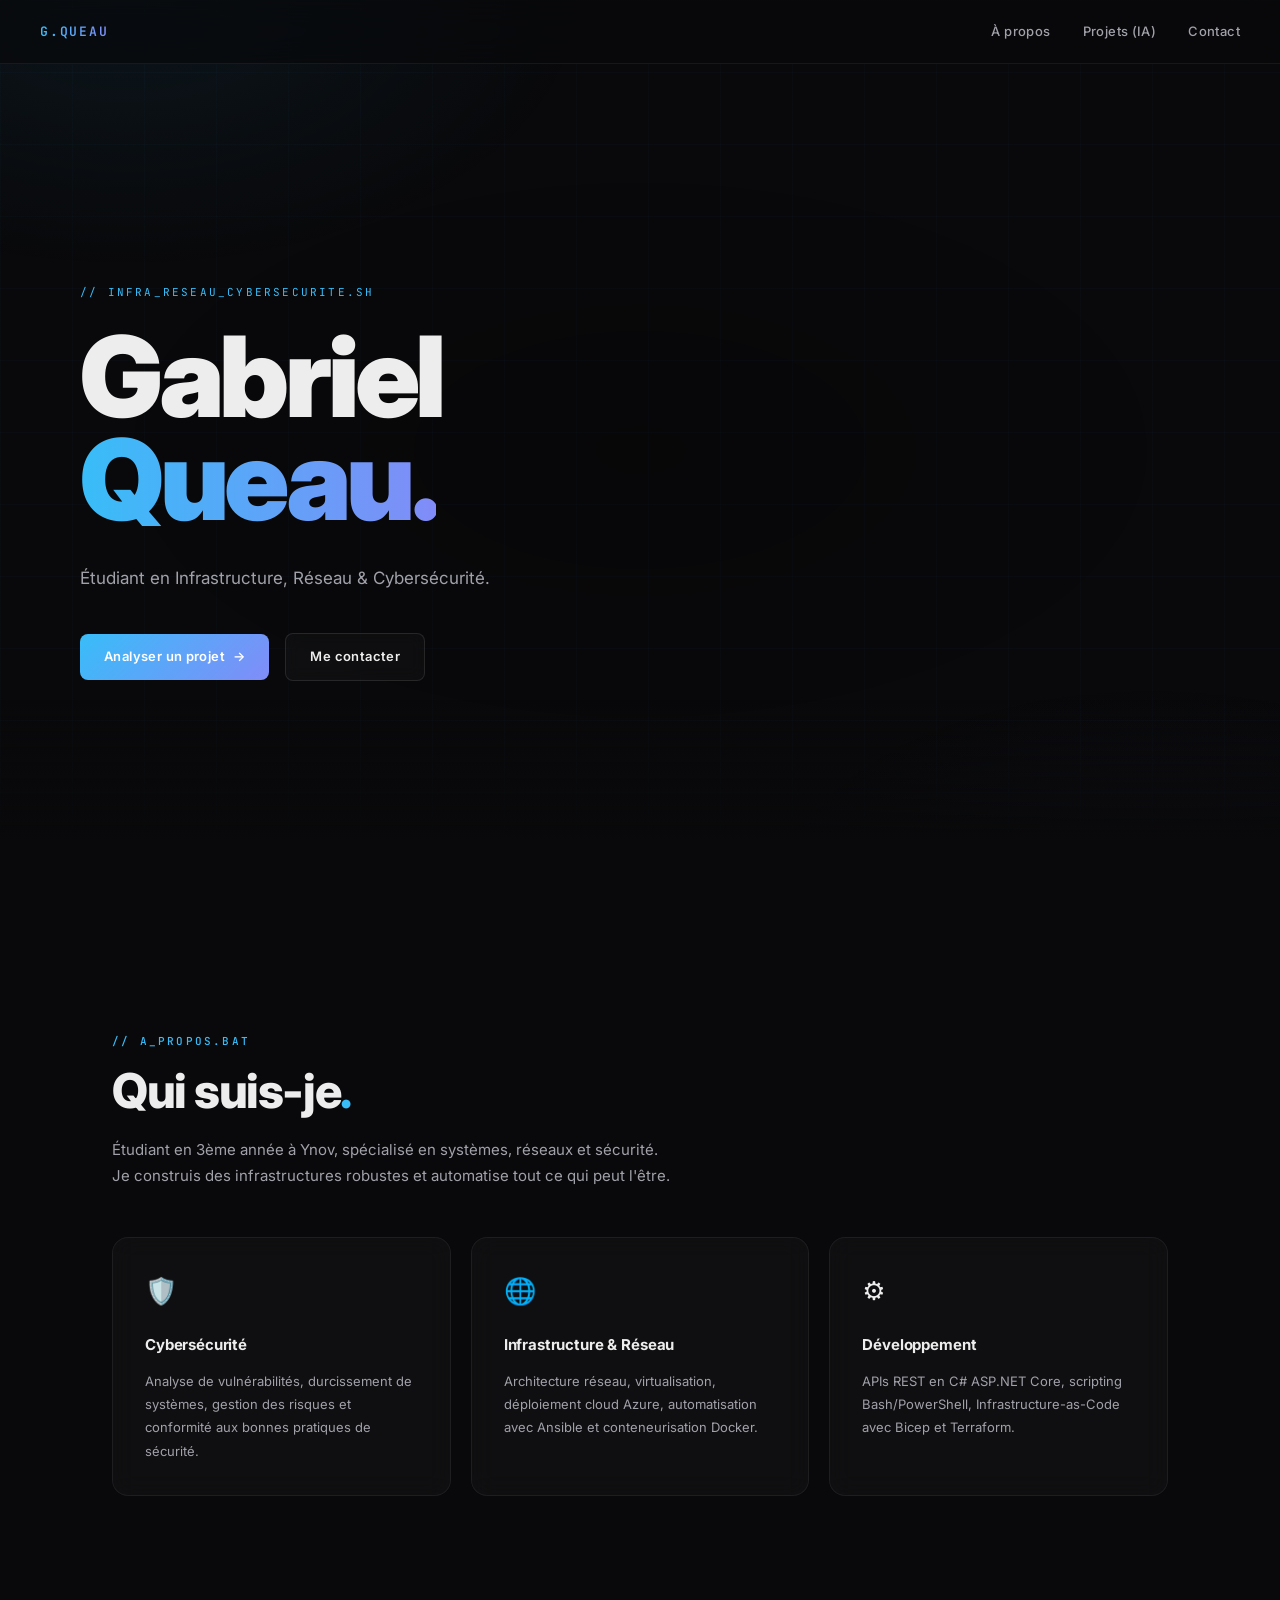
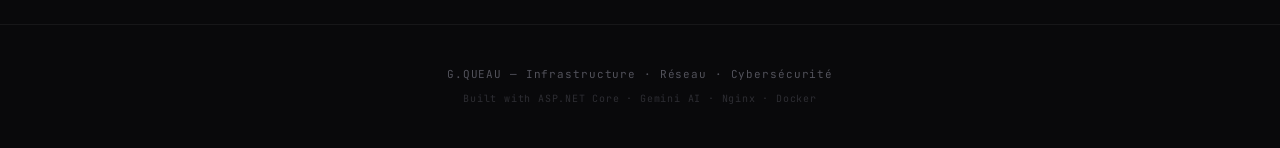
==== commit 642bb6ed: "Refonte du front" ====
--- a/frontend/index.html
+++ b/frontend/index.html
@@ -1,23 +1,36 @@
 <!DOCTYPE html>
 <html lang="fr">
+
 <head>
   <meta charset="UTF-8" />
   <meta name="viewport" content="width=device-width, initial-scale=1.0" />
-  <meta name="description" content="Portfolio Gabriel Queau — Analyste Infrastructure, Réseau & Cybersécurité." />
-  <title>G.QUEAU — Accueil</title>
+  <meta name="description"
+    content="Gabriel Queau — Étudiant en Infrastructure, Réseau &amp; Cybersécurité. Portfolio technique avec analyseur de projets GitHub IA." />
+  <meta name="theme-color" content="#09090b" />
+  <title>G.QUEAU — Infrastructure &amp; Cybersécurité</title>
+
+  <!-- Fonts -->
   <link rel="preconnect" href="https://fonts.googleapis.com" />
   <link rel="preconnect" href="https://fonts.gstatic.com" crossorigin />
-  <link href="https://fonts.googleapis.com/css2?family=Space+Grotesk:wght@300;400;500;600;700&family=JetBrains+Mono:wght@300;400;500&display=swap" rel="stylesheet" />
-  <link rel="stylesheet" href="style.css" />
-  <link rel="icon" href="data:image/svg+xml,<svg xmlns='http://www.w3.org/2000/svg' viewBox='0 0 100 100'><text y='.9em' font-size='90'>⚡</text></svg>" />
+  <link
+    href="https://fonts.googleapis.com/css2?family=Inter:wght@300;400;500;600;700;800;900&family=JetBrains+Mono:wght@300;400;500;600&display=swap"
+    rel="stylesheet" />
+
+  <!-- Styles -->
+  <link rel="stylesheet" href="style.css?v=4" />
+
+  <!-- Favicon -->
+  <link rel="icon"
+    href="data:image/svg+xml,<svg xmlns='http://www.w3.org/2000/svg' viewBox='0 0 100 100'><text y='.9em' font-size='90'>⚡</text></svg>" />
 </head>
+
 <body>
 
-  <!-- ── Neon vignette overlay ── -->
+  <!-- Vignette radial glows -->
   <div class="vignette" aria-hidden="true"></div>
-  
-  <!-- ── Page Transition Overlay ── -->
-  <div class="page-transition-overlay"></div>
+
+  <!-- Page Transition Overlay -->
+  <div class="page-transition-overlay" aria-hidden="true"></div>
 
   <!-- ── Navbar ── -->
   <nav class="navbar" role="navigation" aria-label="Navigation principale">
@@ -29,48 +42,69 @@
     </ul>
   </nav>
 
-  <!-- ── Main Content Container (Dynamic) ── -->
+  <!-- ── Main Content ── -->
   <main id="page-content">
-    
-    <!-- ── Hero ── -->
+
+    <!-- ══ HERO ══ -->
     <section class="hero" id="home" aria-label="Introduction">
       <div class="hero-inner container">
-        <p class="hero-label mono reveal">// INFRA_RESEAU_CYBERSECURITE.sh</p>
+
+        <p class="hero-label reveal">// INFRA_RESEAU_CYBERSECURITE.sh</p>
+
         <h1 class="hero-title reveal reveal-delay-1">
           Gabriel<br><span class="gradient-text">Queau.</span>
         </h1>
+
         <p class="hero-sub reveal reveal-delay-2">
           Étudiant en Infrastructure, Réseau &amp; Cybersécurité.<br>
-          Passionné par l'automatisation, le cloud et la sécurité des systèmes.
         </p>
+
         <div class="hero-cta reveal reveal-delay-3">
-          <a href="/projects.html" class="btn btn-primary" data-link>Analyser un projet →</a>
+          <a href="/projects.html" class="btn btn-primary" data-link>
+            <span class="btn-text">Analyser un projet</span>
+            <span class="btn-arrow" aria-hidden="true">→</span>
+          </a>
+          <a href="/contact.html" class="btn btn-ghost" data-link>Me contacter</a>
         </div>
+
       </div>
       <div class="hero-grid" aria-hidden="true"></div>
     </section>
 
-    <!-- ── À propos ── -->
+    <!-- ══ À PROPOS ══ -->
     <section class="section" id="about" aria-label="À propos">
       <div class="container">
-        <p class="section-label mono reveal">// A_PROPOS.BAT</p>
+
+        <span class="section-label reveal">// A_PROPOS.BAT</span>
         <h2 class="section-title reveal reveal-delay-1">Qui suis-je<span class="dot">.</span></h2>
+        <p class="section-sub reveal reveal-delay-2">
+          Étudiant en 3ème année à Ynov, spécialisé en systèmes, réseaux et sécurité.
+          Je construis des infrastructures robustes et automatise tout ce qui peut l'être.
+        </p>
+
         <div class="about-grid">
-          <div class="about-card reveal reveal-delay-2">
+
+          <div class="about-card card-spotlight reveal reveal-delay-2">
             <span class="card-icon" aria-hidden="true">🛡️</span>
             <h3>Cybersécurité</h3>
-            <p>Analyse de vulnérabilités, durcissement de systèmes, gestion des risques et conformité aux bonnes pratiques de sécurité.</p>
+            <p>Analyse de vulnérabilités, durcissement de systèmes, gestion des risques et conformité aux bonnes
+              pratiques de sécurité.</p>
           </div>
-          <div class="about-card reveal reveal-delay-3">
+
+          <div class="about-card card-spotlight reveal reveal-delay-3">
             <span class="card-icon" aria-hidden="true">🌐</span>
-            <h3>Infrastructure & Réseau</h3>
-            <p>Architecture réseau, virtualisation, déploiement cloud (Azure), automatisation avec Ansible et conteneurisation Docker.</p>
+            <h3>Infrastructure &amp; Réseau</h3>
+            <p>Architecture réseau, virtualisation, déploiement cloud Azure, automatisation avec Ansible et
+              conteneurisation Docker.</p>
           </div>
-          <div class="about-card reveal reveal-delay-4">
+
+          <div class="about-card card-spotlight reveal reveal-delay-4">
             <span class="card-icon" aria-hidden="true">⚙️</span>
             <h3>Développement</h3>
-            <p>APIs REST en C# ASP.NET Core, scripting Bash/PowerShell, Infrastructure-as-Code avec Bicep et Terraform.</p>
+            <p>APIs REST en C# ASP.NET Core, scripting Bash/PowerShell, Infrastructure-as-Code avec Bicep et Terraform.
+            </p>
           </div>
+
         </div>
       </div>
     </section>
@@ -84,6 +118,7 @@
   </footer>
 
   <button class="back-top" id="back-top" aria-label="Retour en haut de page" title="Retour en haut">↑</button>
-  <script src="app.js"></script>
+  <script src="app.js?v=7"></script>
 </body>
-</html>
+
+</html>
--- a/frontend/style.css
+++ b/frontend/style.css
@@ -1,366 +1,754 @@
-@import url('https://fonts.googleapis.com/css2?family=Space+Grotesk:wght@300;400;500;600;700&family=JetBrains+Mono:wght@300;400;500&display=swap');
-
-/* ══════════════════════════════════════════════════════
-   TOKENS
+/* ═══════════════════════════════════════════════════════════════
+   PORTFOLIO G.QUEAU — DESIGN SYSTEM v3
+   Lead UI/UX · Awwwards Standard · Dark Mode Premium
+   ═══════════════════════════════════════════════════════════════ */
+
+@import url('https://fonts.googleapis.com/css2?family=Inter:wght@300;400;500;600;700;800;900&family=JetBrains+Mono:wght@300;400;500;600&display=swap');
+
+/* ══════════════════════════════════════════════════════
+   DESIGN TOKENS
 ══════════════════════════════════════════════════════ */
 :root {
-  /* Colors */
-  --bg:          #0c0d10;
-  --bg-sec:      #10121a;
-  --bg-card:     rgba(255,255,255,0.035);
-  --border:      rgba(255,255,255,0.07);
-  --border-glow: rgba(0,242,254,0.3);
-  --cyan:        #00f2fe;
-  --purple:      #a855f7;
-  --grad:        linear-gradient(135deg, #00f2fe, #a855f7);
-  --grad-text:   linear-gradient(90deg, #00f2fe 0%, #a855f7 100%);
-  --text:        #e8ecf0;
-  --text-dim:    #8b9bb4;
-  --text-muted:  #3d4d63;
-  --danger:      #ff4d4d;
-  --success:     #00ff94;
-
-  /* Spacing */
-  --max-w: 1100px;
-  --r:     14px;
+
+  /* ── Palette fondamentale ── */
+  --bg-900:     #09090b;   /* fond principal */
+  --bg-800:     #0f0f12;   /* fond alternatif */
+  --bg-700:     #141418;   /* fond cartes sombre */
+  --bg-600:     #1a1a20;   /* fond cartes clair */
+  --surface:    rgba(255, 255, 255, 0.028);
+  --surface-md: rgba(255, 255, 255, 0.05);
+  --surface-lg: rgba(255, 255, 255, 0.08);
+
+  /* ── Bordures ── */
+  --border:      rgba(255, 255, 255, 0.06);
+  --border-md:   rgba(255, 255, 255, 0.10);
+  --border-glow: rgba(56, 189, 248, 0.35);
+
+  /* ── Textes ── */
+  --text-100: #ededed;   /* titres, importance max */
+  --text-200: #a1a1aa;   /* corps, descriptions */
+  --text-300: #52525b;   /* placeholders, labels */
+
+  /* ── Accent — Bleu Cyber ── */
+  --cyan:       #38bdf8;
+  --cyan-dim:   rgba(56, 189, 248, 0.15);
+  --cyan-glow:  rgba(56, 189, 248, 0.25);
+
+  /* ── Accent secondaire — Violet ── */
+  --violet:     #818cf8;
+  --violet-dim: rgba(129, 140, 248, 0.15);
+
+  /* ── Gradient signature ── */
+  --grad:       linear-gradient(135deg, #38bdf8 0%, #818cf8 100%);
+  --grad-text:  linear-gradient(90deg,  #38bdf8 0%, #818cf8 100%);
+  --grad-warm:  linear-gradient(135deg, #818cf8 0%, #f472b6 100%);
+
+  /* ── Sémantique ── */
+  --success: #34d399;
+  --warning: #fbbf24;
+  --danger:  #f87171;
+
+  /* ── Espacement (base 4px) ── */
+  --space-1:  4px;
+  --space-2:  8px;
+  --space-3:  12px;
+  --space-4:  16px;
+  --space-5:  20px;
+  --space-6:  24px;
+  --space-8:  32px;
+  --space-10: 40px;
+  --space-12: 48px;
+  --space-16: 64px;
+  --space-20: 80px;
+  --space-24: 96px;
+  --space-32: 128px;
+
+  /* ── Border radius ── */
+  --r-xs:  4px;
   --r-sm:  8px;
-
-  /* Fonts */
-  --sans: 'Space Grotesk', system-ui, sans-serif;
-  --mono: 'JetBrains Mono', monospace;
-
-  /* Transitions */
-  --t: 0.3s cubic-bezier(0.4, 0, 0.2, 1);
-  --t-slow: 0.6s cubic-bezier(0.16, 1, 0.3, 1);
-}
-
-/* ══════════════════════════════════════════════════════
-   RESET & BASE
-══════════════════════════════════════════════════════ */
-*, *::before, *::after { box-sizing: border-box; margin: 0; padding: 0; }
-html { scroll-behavior: smooth; font-size: 16px; }
+  --r:     12px;
+  --r-lg:  16px;
+  --r-xl:  24px;
+  --r-2xl: 32px;
+
+  /* ── Typographie ── */
+  --sans: 'Inter', system-ui, -apple-system, sans-serif;
+  --mono: 'JetBrains Mono', 'Fira Code', monospace;
+
+  /* ── Tailles de fonte ── */
+  --text-xs:   11px;
+  --text-sm:   13px;
+  --text-base: 15px;
+  --text-md:   17px;
+  --text-lg:   20px;
+  --text-xl:   24px;
+  --text-2xl:  32px;
+  --text-3xl:  48px;
+  --text-4xl:  64px;
+
+  /* ── Layout ── */
+  --max-w:      1120px;
+  --max-w-sm:   680px;
+  --max-w-prose: 800px;
+
+  /* ── Transitions ── */
+  --ease:        cubic-bezier(0.4, 0, 0.2, 1);
+  --ease-out:    cubic-bezier(0.0, 0, 0.2, 1);
+  --ease-spring: cubic-bezier(0.16, 1, 0.3, 1);
+  --ease-back:   cubic-bezier(0.34, 1.56, 0.64, 1);
+
+  --t-fast:   0.15s;
+  --t:        0.25s;
+  --t-slow:   0.5s;
+  --t-slower: 0.8s;
+
+  /* ── Shadows ── */
+  --shadow-sm:  0 1px 3px rgba(0,0,0,0.4);
+  --shadow-md:  0 4px 16px rgba(0,0,0,0.5);
+  --shadow-lg:  0 12px 40px rgba(0,0,0,0.6);
+  --shadow-xl:  0 24px 64px rgba(0,0,0,0.7);
+  --shadow-cyan: 0 0 24px rgba(56, 189, 248, 0.18);
+}
+
+/* ══════════════════════════════════════════════════════
+   RESET MODERNE
+══════════════════════════════════════════════════════ */
+*, *::before, *::after {
+  box-sizing: border-box;
+  margin: 0;
+  padding: 0;
+}
+
+html {
+  scroll-behavior: smooth;
+  font-size: 16px;
+  text-rendering: optimizeLegibility;
+  -webkit-font-smoothing: antialiased;
+  -moz-osx-font-smoothing: grayscale;
+  hanging-punctuation: first last;
+}
 
 body {
   font-family: var(--sans);
-  background: var(--bg);
-  color: var(--text);
+  font-size: var(--text-base);
+  font-weight: 400;
   line-height: 1.65;
+  color: var(--text-100);
+  background-color: var(--bg-900);
   overflow-x: hidden;
-  min-height: 100vh;
-}
-
-/* Grid background */
+  min-height: 100dvh;
+}
+
+img, picture, video, canvas, svg {
+  display: block;
+  max-width: 100%;
+}
+
+input, button, textarea, select {
+  font: inherit;
+}
+
+p, h1, h2, h3, h4, h5, h6 {
+  overflow-wrap: break-word;
+}
+
+ul, ol { list-style: none; }
+
+a {
+  color: inherit;
+  text-decoration: none;
+}
+
+button {
+  border: none;
+  background: none;
+  cursor: pointer;
+}
+
+/* ══════════════════════════════════════════════════════
+   SCROLLBAR PERSONNALISÉE
+══════════════════════════════════════════════════════ */
+::-webkit-scrollbar {
+  width: 5px;
+  height: 5px;
+}
+
+::-webkit-scrollbar-track {
+  background: var(--bg-900);
+}
+
+::-webkit-scrollbar-thumb {
+  background: rgba(56, 189, 248, 0.25);
+  border-radius: 100px;
+  transition: background var(--t) var(--ease);
+}
+
+::-webkit-scrollbar-thumb:hover {
+  background: rgba(56, 189, 248, 0.5);
+}
+
+* {
+  scrollbar-width: thin;
+  scrollbar-color: rgba(56, 189, 248, 0.25) transparent;
+}
+
+/* ══════════════════════════════════════════════════════
+   SÉLECTION DE TEXTE
+══════════════════════════════════════════════════════ */
+::selection {
+  background: rgba(56, 189, 248, 0.25);
+  color: var(--text-100);
+}
+
+/* ══════════════════════════════════════════════════════
+   FOCUS VISIBLE (Accessibilité)
+══════════════════════════════════════════════════════ */
+:focus-visible {
+  outline: 2px solid var(--cyan);
+  outline-offset: 3px;
+  border-radius: var(--r-xs);
+}
+
+/* ══════════════════════════════════════════════════════
+   UTILITAIRES GLOBAUX
+══════════════════════════════════════════════════════ */
+.container {
+  max-width: var(--max-w);
+  margin: 0 auto;
+  padding: 0 var(--space-8);
+  position: relative;
+  z-index: 1;
+}
+
+.mono {
+  font-family: var(--mono);
+}
+
+.gradient-text {
+  background: var(--grad-text);
+  -webkit-background-clip: text;
+  -webkit-text-fill-color: transparent;
+  background-clip: text;
+}
+
+.hidden {
+  display: none !important;
+}
+
+.sr-only {
+  position: absolute;
+  width: 1px;
+  height: 1px;
+  padding: 0;
+  margin: -1px;
+  overflow: hidden;
+  clip: rect(0,0,0,0);
+  white-space: nowrap;
+  border-width: 0;
+}
+
+/* ══════════════════════════════════════════════════════
+   FOND ANIMÉ — GRILLE + RADIAL GLOWS
+══════════════════════════════════════════════════════ */
 body::before {
   content: '';
   position: fixed;
   inset: 0;
   background-image:
-    linear-gradient(rgba(0, 242, 254, 0.025) 1px, transparent 1px),
-    linear-gradient(90deg, rgba(0, 242, 254, 0.025) 1px, transparent 1px);
-  background-size: 60px 60px;
+    linear-gradient(rgba(56, 189, 248, 0.022) 1px, transparent 1px),
+    linear-gradient(90deg, rgba(56, 189, 248, 0.022) 1px, transparent 1px);
+  background-size: 72px 72px;
   pointer-events: none;
   z-index: 0;
 }
 
-/* Neon vignette (ref-site signature) */
 .vignette {
   position: fixed;
   inset: 0;
   background:
-    radial-gradient(ellipse at top left,    rgba(0, 242, 254, 0.06) 0%, transparent 50%),
-    radial-gradient(ellipse at bottom right, rgba(168, 85, 247, 0.06) 0%, transparent 50%);
+    radial-gradient(ellipse 60% 50% at 10% 0%,   rgba(56, 189, 248, 0.07) 0%, transparent 60%),
+    radial-gradient(ellipse 50% 40% at 90% 100%,  rgba(129, 140, 248, 0.06) 0%, transparent 60%),
+    radial-gradient(ellipse 40% 30% at 50% 50%,   rgba(0,0,0,0.2) 0%, transparent 100%);
   pointer-events: none;
   z-index: 0;
 }
 
-.container {
-  max-width: var(--max-w);
-  margin: 0 auto;
-  padding: 0 32px;
-  position: relative;
-  z-index: 1;
-}
-
-.mono { font-family: var(--mono); }
-
-/* ══════════════════════════════════════════════════════
-   REVEAL ANIMATIONS (Intersection Observer)
-══════════════════════════════════════════════════════ */
-.reveal {
-  opacity: 0;
-  transform: translateY(28px);
-  transition: opacity 0.7s var(--t-slow), transform 0.7s var(--t-slow);
-}
-.reveal.visible { opacity: 1; transform: translateY(0); }
-.reveal-delay-1 { transition-delay: 0.1s; }
-.reveal-delay-2 { transition-delay: 0.2s; }
-.reveal-delay-3 { transition-delay: 0.3s; }
-.reveal-delay-4 { transition-delay: 0.4s; }
-
-/* ══════════════════════════════════════════════════════
-   NAVBAR
+/* ══════════════════════════════════════════════════════
+   NAVBAR — GLASSMORPHISM
 ══════════════════════════════════════════════════════ */
 .navbar {
   position: fixed;
   top: 0; left: 0; right: 0;
-  z-index: 100;
+  z-index: 200;
   display: flex;
   align-items: center;
   justify-content: space-between;
-  padding: 20px 40px;
-  background: rgba(12, 13, 16, 0.75);
-  backdrop-filter: blur(16px);
-  -webkit-backdrop-filter: blur(16px);
+  height: 64px;
+  padding: 0 var(--space-10);
+  background: rgba(9, 9, 11, 0.72);
+  backdrop-filter: blur(20px) saturate(180%);
+  -webkit-backdrop-filter: blur(20px) saturate(180%);
   border-bottom: 1px solid var(--border);
-  transition: background var(--t);
-}
-
+  transition:
+    background var(--t) var(--ease),
+    border-color var(--t) var(--ease),
+    box-shadow var(--t) var(--ease);
+}
+
+.navbar.scrolled {
+  background: rgba(9, 9, 11, 0.88);
+  border-bottom-color: var(--border-md);
+  box-shadow: 0 1px 40px rgba(0, 0, 0, 0.5);
+}
+
+/* Logo */
 .nav-logo {
   font-family: var(--mono);
-  font-size: 14px;
-  font-weight: 500;
-  color: var(--text);
-  text-decoration: none;
-  letter-spacing: 0.12em;
+  font-size: var(--text-sm);
+  font-weight: 600;
+  letter-spacing: 0.14em;
+  text-transform: uppercase;
   background: var(--grad-text);
   -webkit-background-clip: text;
   -webkit-text-fill-color: transparent;
   background-clip: text;
-  transition: opacity var(--t);
-}
-.nav-logo:hover { opacity: 0.75; }
-
+  transition: opacity var(--t) var(--ease);
+  flex-shrink: 0;
+}
+.nav-logo:hover { opacity: 0.7; }
+
+/* Liens */
 .nav-links {
-  list-style: none;
-  display: flex;
-  gap: 36px;
+  display: flex;
+  align-items: center;
+  gap: var(--space-8);
 }
 
 .nav-link {
-  font-size: 13px;
+  font-size: var(--text-sm);
   font-weight: 500;
-  color: var(--text-dim);
-  text-decoration: none;
-  letter-spacing: 0.04em;
-  transition: color var(--t);
+  color: var(--text-200);
+  letter-spacing: 0.03em;
+  transition: color var(--t) var(--ease);
   position: relative;
-}
+  padding: var(--space-1) 0;
+}
+
+/* Underline animée */
 .nav-link::after {
   content: '';
   position: absolute;
-  bottom: -4px; left: 0;
-  width: 0; height: 1px;
+  bottom: -2px; left: 0;
+  width: 0;
+  height: 1px;
+  background: var(--grad);
+  transition: width var(--t-slow) var(--ease-spring);
+  border-radius: 2px;
+}
+.nav-link:hover {
+  color: var(--text-100);
+}
+.nav-link:hover::after {
+  width: 100%;
+}
+.nav-link.active {
+  color: var(--cyan);
+}
+.nav-link.active::after {
+  width: 100%;
   background: var(--cyan);
-  transition: width var(--t);
-}
-.nav-link:hover { color: var(--text); }
-.nav-link:hover::after { width: 100%; }
-.nav-link.active { color: var(--cyan); text-shadow: 0 0 12px rgba(0, 242, 254, 0.35); }
-.nav-link.active::after { width: 100%; background: var(--grad); }
-
-/* ══════════════════════════════════════════════════════
-   HERO
-══════════════════════════════════════════════════════ */
-.hero {
-  min-height: 100vh;
-  display: flex;
+}
+
+/* ══════════════════════════════════════════════════════
+   LAYOUT PRINCIPAL
+══════════════════════════════════════════════════════ */
+#page-content {
+  opacity: 1;
+  transition: opacity 0.35s var(--ease);
+}
+
+body.is-animating #page-content {
+  opacity: 0;
+}
+
+/* Section générique */
+.section {
+  padding: var(--space-32) 0;
+  position: relative;
+  z-index: 1;
+}
+
+.section-dark {
+  background: var(--bg-800);
+}
+
+/* En-tête de section */
+.section-label {
+  display: inline-block;
+  font-family: var(--mono);
+  font-size: var(--text-xs);
+  font-weight: 500;
+  color: var(--cyan);
+  letter-spacing: 0.2em;
+  text-transform: uppercase;
+  margin-bottom: var(--space-4);
+}
+
+.section-title {
+  font-size: clamp(var(--text-2xl), 5vw, var(--text-3xl));
+  font-weight: 800;
+  letter-spacing: -0.03em;
+  line-height: 1.05;
+  color: var(--text-100);
+  margin-bottom: var(--space-5);
+}
+
+.dot { color: var(--cyan); }
+
+.section-sub {
+  font-size: var(--text-base);
+  color: var(--text-200);
+  max-width: 560px;
+  line-height: 1.75;
+  margin-bottom: var(--space-12);
+}
+
+/* Séparateur décoratif entre sections */
+.section + .section::before {
+  content: '';
+  display: block;
+  position: absolute;
+  top: 0; left: 50%;
+  transform: translateX(-50%);
+  width: 1px;
+  height: 80px;
+  background: linear-gradient(to bottom, transparent, var(--border-md), transparent);
+}
+
+/* ══════════════════════════════════════════════════════
+   TRANSITIONS DE PAGE (SPA)
+══════════════════════════════════════════════════════ */
+.page-transition-overlay {
+  position: fixed;
+  inset: 0;
+  background: var(--bg-900);
+  z-index: 9999;
+  pointer-events: none;
+  transform: scaleY(0);
+  transform-origin: top;
+  transition: transform 0.55s cubic-bezier(0.7, 0, 0.3, 1);
+}
+
+.page-transition-overlay::after {
+  content: '';
+  position: absolute;
+  top: 0; left: 0; right: 0;
+  height: 2px;
+  background: var(--grad);
+}
+
+body.is-animating .page-transition-overlay {
+  pointer-events: auto;
+  transform: scaleY(1);
+  transform-origin: bottom;
+}
+
+/* ══════════════════════════════════════════════════════
+   REVEAL ANIMATIONS (Intersection Observer)
+══════════════════════════════════════════════════════ */
+.reveal {
+  opacity: 0;
+  transform: translateY(24px);
+  transition:
+    opacity  0.65s var(--ease-spring),
+    transform 0.65s var(--ease-spring);
+}
+.reveal.visible {
+  opacity: 1;
+  transform: translateY(0);
+}
+.reveal-delay-1 { transition-delay: 0.08s; }
+.reveal-delay-2 { transition-delay: 0.16s; }
+.reveal-delay-3 { transition-delay: 0.24s; }
+.reveal-delay-4 { transition-delay: 0.32s; }
+
+/* ══════════════════════════════════════════════════════
+   FOOTER
+══════════════════════════════════════════════════════ */
+.footer {
+  position: relative;
+  z-index: 1;
+  padding: var(--space-10) 0;
+  border-top: 1px solid var(--border);
+  display: flex;
+  flex-direction: column;
   align-items: center;
-  position: relative;
-  padding-top: 80px;
-  overflow: hidden;
-}
-
-/* Subtle perspective grid floor */
-.hero-grid {
-  position: absolute;
-  bottom: -40px; left: 0; right: 0;
-  height: 220px;
-  background: linear-gradient(to bottom, transparent, var(--bg) 90%);
+  gap: var(--space-2);
+  text-align: center;
+}
+
+.footer p {
+  font-family: var(--mono);
+  font-size: var(--text-xs);
+  color: var(--text-300);
+  letter-spacing: 0.08em;
+}
+
+.footer-stack {
+  font-size: 10px !important;
+  opacity: 0.5;
+}
+
+/* ══════════════════════════════════════════════════════
+   BACK TO TOP
+══════════════════════════════════════════════════════ */
+.back-top {
+  position: fixed;
+  bottom: var(--space-8);
+  right: var(--space-8);
+  width: 40px;
+  height: 40px;
+  border-radius: 50%;
+  border: 1px solid rgba(56, 189, 248, 0.3);
+  color: var(--cyan);
+  font-size: 16px;
+  display: flex;
+  align-items: center;
+  justify-content: center;
+  opacity: 0;
+  transform: translateY(10px);
+  transition:
+    opacity    var(--t) var(--ease),
+    transform  var(--t) var(--ease),
+    background var(--t) var(--ease),
+    box-shadow var(--t) var(--ease);
   pointer-events: none;
-}
-
-.hero-inner { width: 100%; }
-
-.hero-label {
-  font-size: 11px;
-  font-weight: 400;
-  color: var(--cyan);
-  letter-spacing: 0.15em;
-  text-transform: uppercase;
-  margin-bottom: 28px;
-}
-
-.hero-title {
-  font-size: clamp(60px, 9vw, 120px);
-  font-weight: 700;
-  letter-spacing: -0.03em;
-  line-height: 0.95;
-  margin-bottom: 28px;
-}
-
-.gradient-text {
-  background: var(--grad-text);
-  -webkit-background-clip: text;
-  -webkit-text-fill-color: transparent;
-  background-clip: text;
-}
-
-.hero-sub {
-  font-size: 17px;
-  color: var(--text-dim);
-  max-width: 520px;
-  line-height: 1.75;
-  margin-bottom: 44px;
-}
-
-.hero-cta {
-  display: flex;
-  gap: 16px;
-  flex-wrap: wrap;
-}
-
-/* ══════════════════════════════════════════════════════
-   BUTTONS
+  z-index: 100;
+}
+.back-top.visible {
+  opacity: 1;
+  transform: translateY(0);
+  pointer-events: auto;
+}
+.back-top:hover {
+  background: var(--cyan-dim);
+  box-shadow: var(--shadow-cyan);
+  border-color: var(--cyan);
+}
+
+/* ══════════════════════════════════════════════════════
+   BOUTONS
 ══════════════════════════════════════════════════════ */
 .btn {
   display: inline-flex;
   align-items: center;
-  gap: 8px;
+  justify-content: center;
+  gap: var(--space-2);
   font-family: var(--sans);
-  font-size: 14px;
+  font-size: var(--text-sm);
   font-weight: 600;
-  padding: 13px 28px;
+  letter-spacing: 0.03em;
+  padding: 12px var(--space-6);
   border-radius: var(--r-sm);
   border: none;
   cursor: pointer;
   text-decoration: none;
-  transition: all var(--t);
   white-space: nowrap;
-  letter-spacing: 0.02em;
-}
-
+  position: relative;
+  overflow: hidden;
+  transition:
+    transform  var(--t) var(--ease-back),
+    box-shadow var(--t) var(--ease),
+    opacity    var(--t) var(--ease);
+  user-select: none;
+}
+
+/* Shimmer interne sur hover */
+.btn::before {
+  content: '';
+  position: absolute;
+  top: 0; left: -100%;
+  width: 60%;
+  height: 100%;
+  background: linear-gradient(90deg, transparent, rgba(255,255,255,0.12), transparent);
+  transition: left 0.5s var(--ease);
+  pointer-events: none;
+}
+.btn:hover::before { left: 160%; }
+
+/* -- Bouton primaire (gradient) -- */
 .btn-primary {
   background: var(--grad);
-  color: #000;
+  color: #fff;
+  box-shadow: 0 0 0 rgba(56, 189, 248, 0);
+}
+.btn-primary:hover {
+  transform: translateY(-2px);
+  box-shadow: 0 8px 28px rgba(56, 189, 248, 0.3), 0 4px 12px rgba(0,0,0,0.4);
+}
+.btn-primary:active { transform: translateY(0); box-shadow: none; }
+.btn-primary:disabled {
+  opacity: 0.45;
+  cursor: not-allowed;
+  transform: none;
+  box-shadow: none;
+}
+.btn-primary:disabled::before { display: none; }
+
+/* Flèche animée */
+.btn-arrow {
+  display: inline-block;
+  transition: transform var(--t) var(--ease-spring);
+}
+.btn-primary:hover .btn-arrow { transform: translateX(4px); }
+
+/* -- Bouton ghost -- */
+.btn-ghost {
+  background: var(--surface);
+  color: var(--text-100);
+  border: 1px solid var(--border-md);
+  backdrop-filter: blur(8px);
+}
+.btn-ghost:hover {
+  background: var(--surface-md);
+  border-color: rgba(255,255,255,0.18);
+  transform: translateY(-2px);
+}
+
+/* ══════════════════════════════════════════════════════
+   HERO SECTION
+══════════════════════════════════════════════════════ */
+.hero {
+  min-height: 100dvh;
+  display: flex;
+  align-items: center;
   position: relative;
+  padding-top: 64px;
   overflow: hidden;
 }
-.btn-primary::before {
-  content: '';
+
+.hero-inner { width: 100%; padding: var(--space-32) 0; }
+
+.hero-label {
+  font-family: var(--mono);
+  font-size: var(--text-xs);
+  font-weight: 400;
+  color: var(--cyan);
+  letter-spacing: 0.2em;
+  text-transform: uppercase;
+  margin-bottom: var(--space-6);
+  opacity: 0.8;
+}
+
+.hero-title {
+  font-size: clamp(56px, 9vw, 112px);
+  font-weight: 900;
+  letter-spacing: -0.04em;
+  line-height: 0.92;
+  margin-bottom: var(--space-8);
+  color: var(--text-100);
+}
+
+.hero-sub {
+  font-size: var(--text-md);
+  color: var(--text-200);
+  max-width: 500px;
+  line-height: 1.75;
+  margin-bottom: var(--space-10);
+  font-weight: 400;
+}
+
+.hero-cta {
+  display: flex;
+  align-items: center;
+  gap: var(--space-4);
+  flex-wrap: wrap;
+}
+
+/* Ligne décorative en bas du hero */
+.hero-grid {
   position: absolute;
-  inset: 0;
-  background: rgba(255,255,255,0.15);
-  opacity: 0;
-  transition: opacity var(--t);
-}
-.btn-primary:hover { transform: translateY(-2px); box-shadow: 0 10px 30px rgba(0,242,254,0.25); }
-.btn-primary:hover::before { opacity: 1; }
-.btn-primary:active { transform: translateY(0); }
-.btn-primary:disabled { opacity: 0.5; cursor: not-allowed; transform: none; box-shadow: none; }
-
-.btn-ghost {
-  background: transparent;
-  color: var(--text);
-  border: 1px solid var(--border);
-}
-.btn-ghost:hover { border-color: rgba(255,255,255,0.2); background: rgba(255,255,255,0.04); transform: translateY(-2px); }
-
-.btn-arrow { transition: transform var(--t); }
-.btn-primary:hover .btn-arrow { transform: translateX(4px); }
-
-/* ══════════════════════════════════════════════════════
-   SECTIONS
-══════════════════════════════════════════════════════ */
-.section {
-  padding: 120px 0;
-  position: relative;
-  z-index: 1;
-}
-
-.section-dark { background: var(--bg-sec); }
-
-.section-label {
-  font-size: 11px;
-  color: var(--cyan);
-  letter-spacing: 0.18em;
-  text-transform: uppercase;
-  margin-bottom: 16px;
-  display: block;
-}
-
-.section-title {
-  font-size: clamp(36px, 5vw, 60px);
-  font-weight: 700;
-  letter-spacing: -0.025em;
-  line-height: 1.1;
-  margin-bottom: 20px;
-}
-
-.dot { color: var(--cyan); }
-
-.section-sub {
-  font-size: 16px;
-  color: var(--text-dim);
-  max-width: 540px;
-  line-height: 1.7;
-  margin-bottom: 56px;
-}
-
-/* ══════════════════════════════════════════════════════
-   ABOUT GRID
+  bottom: 0; left: 0; right: 0;
+  height: 200px;
+  background: linear-gradient(to top, var(--bg-900) 30%, transparent 100%);
+  pointer-events: none;
+}
+
+/* ══════════════════════════════════════════════════════
+   ABOUT CARDS — GLASSMORPHISM
 ══════════════════════════════════════════════════════ */
 .about-grid {
   display: grid;
   grid-template-columns: repeat(auto-fit, minmax(280px, 1fr));
-  gap: 20px;
-  margin-top: 48px;
+  gap: var(--space-5);
+  margin-top: var(--space-12);
 }
 
 .about-card {
-  background: var(--bg-card);
+  background: var(--surface);
   border: 1px solid var(--border);
-  border-radius: var(--r);
-  padding: 36px 32px;
-  transition: border-color var(--t), transform var(--t), box-shadow var(--t);
+  border-radius: var(--r-lg);
+  padding: var(--space-8) var(--space-8);
+  backdrop-filter: blur(12px);
+  -webkit-backdrop-filter: blur(12px);
+  position: relative;
+  overflow: hidden;
+  transition:
+    transform   var(--t-slow) var(--ease-spring),
+    border-color var(--t) var(--ease),
+    box-shadow   var(--t-slow) var(--ease);
   cursor: default;
 }
+
+/* Lueur d'accentuation en haut */
+.about-card::before {
+  content: '';
+  position: absolute;
+  top: 0; left: 0; right: 0;
+  height: 1px;
+  background: var(--grad);
+  opacity: 0;
+  transition: opacity var(--t-slow) var(--ease);
+}
+
 .about-card:hover {
-  border-color: rgba(0,242,254,0.2);
-  transform: translateY(-4px);
-  box-shadow: 0 20px 40px rgba(0,0,0,0.3);
-}
-.about-card:hover .card-icon { transform: scale(1.1); }
+  transform: translateY(-6px);
+  border-color: rgba(56, 189, 248, 0.22);
+  box-shadow: 0 24px 60px rgba(0,0,0,0.4), 0 0 40px rgba(56,189,248,0.05);
+}
+.about-card:hover::before { opacity: 1; }
+.about-card:hover .card-icon { transform: scale(1.15) rotate(-3deg); }
 
 .card-icon {
-  font-size: 28px;
+  font-size: 26px;
   display: block;
-  margin-bottom: 20px;
-  transition: transform var(--t);
+  margin-bottom: var(--space-5);
+  transition: transform var(--t-slow) var(--ease-back);
+  width: fit-content;
 }
 
 .about-card h3 {
-  font-size: 18px;
-  font-weight: 600;
-  margin-bottom: 12px;
+  font-size: var(--text-base);
+  font-weight: 700;
+  color: var(--text-100);
+  margin-bottom: var(--space-3);
   letter-spacing: -0.01em;
 }
 
 .about-card p {
-  font-size: 14px;
-  color: var(--text-dim);
-  line-height: 1.75;
-}
-
-/* ══════════════════════════════════════════════════════
-   ANALYZER
-══════════════════════════════════════════════════════ */
-.analyzer-wrapper { max-width: 780px; }
-
-.analyzer-form { margin-bottom: 0; }
+  font-size: var(--text-sm);
+  color: var(--text-200);
+  line-height: 1.8;
+}
+
+/* ══════════════════════════════════════════════════════
+   ANALYZER — FORMULAIRE INPUT
+══════════════════════════════════════════════════════ */
+.analyzer-wrapper { max-width: var(--max-w-prose); }
 
 .input-row {
   display: flex;
-  gap: 12px;
+  gap: var(--space-3);
   align-items: stretch;
 }
 
@@ -368,377 +756,882 @@
   flex: 1;
   display: flex;
   align-items: center;
-  background: rgba(255,255,255,0.03);
-  border: 1px solid var(--border);
+  background: rgba(255,255,255,0.025);
+  border: 1px solid var(--border-md);
   border-radius: var(--r-sm);
-  padding: 0 18px;
-  transition: border-color var(--t), box-shadow var(--t);
+  padding: 0 var(--space-5);
+  backdrop-filter: blur(8px);
+  transition:
+    border-color var(--t) var(--ease),
+    box-shadow   var(--t) var(--ease),
+    background   var(--t) var(--ease);
 }
 .input-wrap:focus-within {
-  border-color: rgba(0,242,254,0.4);
-  box-shadow: 0 0 0 3px rgba(0,242,254,0.08);
+  border-color: rgba(56, 189, 248, 0.5);
+  box-shadow: 0 0 0 3px rgba(56,189,248,0.08), 0 4px 20px rgba(0,0,0,0.3);
+  background: rgba(255,255,255,0.04);
 }
 
 .input-prefix {
-  font-size: 15px;
+  font-family: var(--mono);
+  font-size: var(--text-base);
   color: var(--cyan);
-  margin-right: 10px;
+  margin-right: var(--space-3);
   user-select: none;
   flex-shrink: 0;
+  opacity: 0.7;
 }
 
 .url-input {
   flex: 1;
   background: transparent;
   border: none;
-  color: var(--text);
+  color: var(--text-100);
   font-family: var(--mono);
-  font-size: 13px;
-  padding: 16px 0;
+  font-size: var(--text-sm);
+  padding: 15px 0;
   outline: none;
   width: 100%;
 }
-.url-input::placeholder { color: var(--text-muted); }
-
-/* ══════════════════════════════════════════════════════
-   LOADER — Skeleton
-══════════════════════════════════════════════════════ */
-.loader-block { margin-top: 28px; }
-
-.hidden { display: none !important; }
-
-.skeleton-card {
-  background: var(--bg-card);
-  border: 1px solid var(--border);
-  border-radius: var(--r);
-  padding: 32px;
-  margin-bottom: 20px;
-}
+.url-input::placeholder {
+  color: var(--text-300);
+  font-weight: 300;
+}
+
+/* ══════════════════════════════════════════════════════
+   LOADER SKELETON
+══════════════════════════════════════════════════════ */
+.loader-block { margin-top: var(--space-6); }
 
 @keyframes shimmer {
   0%   { background-position: -600px 0; }
-  100% { background-position: 600px 0; }
+  100% { background-position:  600px 0; }
+}
+
+.skeleton-card {
+  background: var(--surface);
+  border: 1px solid var(--border);
+  border-radius: var(--r-lg);
+  padding: var(--space-8);
+  margin-bottom: var(--space-5);
 }
 
 .sk-line, .sk-badge {
   background: linear-gradient(
     90deg,
-    rgba(255,255,255,0.04) 0%,
-    rgba(255,255,255,0.08) 50%,
+    rgba(255,255,255,0.04)  0%,
+    rgba(255,255,255,0.09) 50%,
     rgba(255,255,255,0.04) 100%
   );
   background-size: 600px 100%;
-  animation: shimmer 1.6s infinite linear;
-  border-radius: 6px;
-}
-.sk-title  { height: 22px; width: 55%; margin-bottom: 16px; }
-.sk-mid    { height: 14px; width: 100%; margin-bottom: 10px; }
-.sk-short  { height: 14px; width: 75%; margin-bottom: 20px; }
-.sk-badges { display: flex; gap: 8px; }
-.sk-badge  { height: 26px; width: 80px; border-radius: 100px; }
+  animation: shimmer 1.8s infinite linear;
+  border-radius: var(--r-xs);
+}
+.sk-title  { height: 20px; width: 50%;  margin-bottom: var(--space-4); }
+.sk-mid    { height: 13px; width: 100%; margin-bottom: var(--space-3); }
+.sk-short  { height: 13px; width: 70%;  margin-bottom: var(--space-5); }
+.sk-badges { display: flex; gap: var(--space-2); }
+.sk-badge  { height: 24px; width: 72px; border-radius: 100px; }
 
 .loader-text {
-  font-size: 13px;
-  color: var(--text-dim);
+  font-family: var(--mono);
+  font-size: var(--text-sm);
+  color: var(--text-200);
   display: flex;
   align-items: center;
-  gap: 8px;
-}
-
-@keyframes blink { 0%, 100% { opacity: 1; } 50% { opacity: 0; } }
+  gap: var(--space-2);
+  margin-top: var(--space-4);
+}
+
+@keyframes blink { 0%,100%{ opacity:1; } 50%{ opacity:0; } }
 .blink { animation: blink 1s infinite; color: var(--cyan); }
 
-@keyframes dots { 0% { content: ''; } 33% { content: '.'; } 66% { content: '..'; } 100% { content: '...'; } }
+@keyframes dots { 0%{ content:''; } 33%{ content:'.'; } 66%{ content:'..'; } 100%{ content:'...'; } }
 .ellipsis::after { content: ''; animation: dots 1.5s infinite; }
 
 /* ══════════════════════════════════════════════════════
-   ERROR BANNER
+   BANNER ERREUR
 ══════════════════════════════════════════════════════ */
 .error-banner {
   display: flex;
   align-items: center;
-  gap: 12px;
-  background: rgba(255, 77, 77, 0.08);
-  border: 1px solid rgba(255, 77, 77, 0.3);
+  gap: var(--space-3);
+  background: rgba(248, 113, 113, 0.07);
+  border: 1px solid rgba(248, 113, 113, 0.28);
   border-radius: var(--r-sm);
-  padding: 14px 20px;
-  margin-top: 16px;
-  font-size: 14px;
+  padding: var(--space-4) var(--space-5);
+  margin-top: var(--space-4);
+  font-family: var(--mono);
+  font-size: var(--text-sm);
   color: var(--danger);
-  font-family: var(--mono);
-  animation: slideIn 0.3s var(--t-slow);
-}
-.error-icon { font-size: 16px; flex-shrink: 0; }
-
-/* ══════════════════════════════════════════════════════
-   PROJECT RESULT CARD
-══════════════════════════════════════════════════════ */
-.result-section { margin-top: 28px; }
+  animation: slideIn 0.3s var(--ease-spring);
+}
+.error-icon { font-size: 15px; flex-shrink: 0; }
+
+/* ══════════════════════════════════════════════════════
+   PROJECT RESULT CARD — GLASSMORPHISM PREMIUM
+══════════════════════════════════════════════════════ */
+@keyframes slideIn {
+  from { opacity: 0; transform: translateY(16px); }
+  to   { opacity: 1; transform: translateY(0); }
+}
+
+.result-section { margin-top: var(--space-6); }
 
 .project-card {
-  background: rgba(255,255,255,0.03);
-  border: 1px solid rgba(255,255,255,0.08);
-  border-radius: var(--r);
+  background: rgba(255,255,255,0.025);
+  border: 1px solid rgba(255,255,255,0.07);
+  border-radius: var(--r-xl);
   overflow: hidden;
-  animation: slideIn 0.6s var(--t-slow);
+  backdrop-filter: blur(16px);
+  -webkit-backdrop-filter: blur(16px);
+  animation: slideIn 0.6s var(--ease-spring);
   position: relative;
-}
-
-/* Glowing top border */
+  box-shadow: 0 32px 80px rgba(0,0,0,0.5);
+}
+
+/* Barre de gradient en haut */
 .project-card::before {
   content: '';
   position: absolute;
   top: 0; left: 0; right: 0;
   height: 1px;
   background: var(--grad);
-  opacity: 0.8;
-}
-
-@keyframes slideIn {
-  from { opacity: 0; transform: translateY(20px); }
-  to   { opacity: 1; transform: translateY(0); }
-}
-
+  opacity: 0.9;
+}
+
+/* Card header */
 .card-header {
   display: flex;
   align-items: center;
   justify-content: space-between;
   flex-wrap: wrap;
-  gap: 12px;
-  padding: 20px 28px;
-  background: rgba(0,0,0,0.2);
+  gap: var(--space-3);
+  padding: var(--space-5) var(--space-8);
+  background: rgba(0,0,0,0.25);
   border-bottom: 1px solid var(--border);
 }
 
-.card-meta { display: flex; align-items: center; gap: 16px; }
+.card-meta { display: flex; align-items: center; gap: var(--space-4); }
 
 .card-tag {
-  font-size: 10px;
+  font-family: var(--mono);
+  font-size: var(--text-xs);
   color: var(--cyan);
-  letter-spacing: 0.14em;
+  letter-spacing: 0.16em;
+  opacity: 0.8;
 }
 
 .card-repo-link {
-  font-size: 13px;
+  font-size: var(--text-sm);
   font-weight: 500;
-  color: var(--text-dim);
-  text-decoration: none;
-  transition: color var(--t);
-}
-.card-repo-link:hover { color: var(--text); }
-
+  color: var(--text-200);
+  transition: color var(--t) var(--ease);
+}
+.card-repo-link:hover { color: var(--text-100); }
+
+/* Pill "AI Analyzed" */
 .card-status {
+  display: inline-flex;
+  align-items: center;
+  gap: var(--space-2);
   font-family: var(--mono);
   font-size: 10px;
-  letter-spacing: 0.1em;
+  letter-spacing: 0.12em;
   color: var(--success);
-  background: rgba(0, 255, 148, 0.08);
-  border: 1px solid rgba(0, 255, 148, 0.25);
-  padding: 4px 12px;
+  background: rgba(52, 211, 153, 0.08);
+  border: 1px solid rgba(52, 211, 153, 0.22);
+  padding: 4px var(--space-3);
   border-radius: 100px;
-  display: flex;
-  align-items: center;
-  gap: 6px;
 }
 .card-status::before {
   content: '';
   width: 5px; height: 5px;
   border-radius: 50%;
   background: var(--success);
-  box-shadow: 0 0 6px var(--success);
+  box-shadow: 0 0 8px var(--success);
   animation: blink 2s infinite;
-}
-
-.card-body { padding: 28px; display: flex; flex-direction: column; gap: 24px; }
-
-.card-section { display: flex; flex-direction: column; gap: 10px; }
+  flex-shrink: 0;
+}
+
+/* Card body */
+.card-body {
+  padding: var(--space-8);
+  display: flex;
+  flex-direction: column;
+  gap: var(--space-6);
+}
+
+.card-section { display: flex; flex-direction: column; gap: var(--space-3); }
 
 .card-section-label {
+  font-family: var(--mono);
+  font-size: var(--text-xs);
+  color: var(--violet);
+  letter-spacing: 0.18em;
+  font-weight: 400;
+  opacity: 0.8;
+}
+
+.card-text {
+  font-size: var(--text-sm);
+  color: var(--text-200);
+  line-height: 1.85;
+}
+
+.card-divider {
+  height: 1px;
+  background: var(--border);
+}
+
+/* ── HR PITCH BOX ── */
+.card-hr-pitch {
+  background: linear-gradient(
+    135deg,
+    rgba(56, 189, 248, 0.07) 0%,
+    rgba(129, 140, 248, 0.07) 100%
+  );
+  border: 1px solid rgba(56, 189, 248, 0.3);
+  border-left: 3px solid var(--cyan);
+  border-radius: var(--r-lg);
+  padding: var(--space-6) var(--space-6);
+  position: relative;
+  overflow: hidden;
+}
+
+/* Lueur diffuse derrière */
+.card-hr-pitch::before {
+  content: '';
+  position: absolute;
+  top: -30px; left: -30px;
+  width: 140px; height: 140px;
+  background: radial-gradient(circle, rgba(56,189,248,0.12) 0%, transparent 70%);
+  pointer-events: none;
+}
+
+.hr-pitch-header {
+  display: flex;
+  align-items: center;
+  justify-content: space-between;
+  flex-wrap: wrap;
+  gap: var(--space-3);
+  margin-bottom: var(--space-4);
+}
+
+.hr-pitch-tag {
+  font-family: var(--mono);
+  font-size: var(--text-xs);
+  color: var(--cyan);
+  letter-spacing: 0.14em;
+  font-weight: 500;
+}
+
+.hr-pitch-badge {
+  font-family: var(--mono);
   font-size: 10px;
-  color: var(--purple);
-  letter-spacing: 0.15em;
+  font-weight: 700;
+  letter-spacing: 0.06em;
+  color: #0a0a0f;
+  background: var(--grad);
+  padding: 3px var(--space-3);
+  border-radius: 100px;
+}
+
+.hr-pitch-text {
+  font-size: var(--text-base);
+  color: var(--text-100);
+  line-height: 1.8;
   font-weight: 400;
 }
 
-.card-text {
-  font-size: 14px;
-  color: var(--text-dim);
+/* ── DETAILED LIST ── */
+.detailed-list {
+  display: flex;
+  flex-direction: column;
+  gap: var(--space-4);
+  padding: 0;
+  margin: 0;
+}
+
+.detailed-item {
+  font-size: var(--text-sm);
+  color: var(--text-200);
   line-height: 1.8;
-}
-
-.card-divider { height: 1px; background: var(--border); }
-
-/* ── Badges ── */
+  padding-left: var(--space-5);
+  position: relative;
+}
+.detailed-item::before {
+  content: '▪';
+  position: absolute;
+  left: 2px; top: 1px;
+  color: var(--cyan);
+  font-size: 15px;
+  line-height: 1.6;
+  opacity: 0.7;
+}
+
+/* ══════════════════════════════════════════════════════
+   BADGES TECH STACK
+══════════════════════════════════════════════════════ */
 .badge-grid {
   display: flex;
   flex-wrap: wrap;
-  gap: 8px;
+  gap: var(--space-2);
 }
 
 .tech-badge {
   font-family: var(--mono);
   font-size: 11px;
   font-weight: 500;
-  padding: 5px 13px;
+  padding: 4px var(--space-3);
   border-radius: 100px;
   border: 1px solid;
-  letter-spacing: 0.04em;
-  transition: transform var(--t), box-shadow var(--t);
+  letter-spacing: 0.05em;
   cursor: default;
-}
-.tech-badge:hover { transform: translateY(-2px); }
-
-/* Rotating color scheme for badges */
-.tech-badge:nth-child(5n+1) { background: rgba(0,242,254,0.08);  border-color: rgba(0,242,254,0.35);  color: var(--cyan);   }
-.tech-badge:nth-child(5n+2) { background: rgba(168,85,247,0.08); border-color: rgba(168,85,247,0.35); color: var(--purple); }
-.tech-badge:nth-child(5n+3) { background: rgba(0,255,148,0.08);  border-color: rgba(0,255,148,0.3);   color: #00ff94;       }
-.tech-badge:nth-child(5n+4) { background: rgba(255,165,2,0.08);  border-color: rgba(255,165,2,0.3);   color: #ffa502;       }
-.tech-badge:nth-child(5n+5) { background: rgba(255,77,77,0.08);  border-color: rgba(255,77,77,0.3);   color: #ff7b7b;       }
-
-.tech-badge:nth-child(5n+1):hover { box-shadow: 0 4px 14px rgba(0,242,254,0.2); }
-.tech-badge:nth-child(5n+2):hover { box-shadow: 0 4px 14px rgba(168,85,247,0.2); }
-.tech-badge:nth-child(5n+3):hover { box-shadow: 0 4px 14px rgba(0,255,148,0.2); }
-.tech-badge:nth-child(5n+4):hover { box-shadow: 0 4px 14px rgba(255,165,2,0.2); }
-.tech-badge:nth-child(5n+5):hover { box-shadow: 0 4px 14px rgba(255,77,77,0.2); }
-
-/* ══════════════════════════════════════════════════════
-   CONTACT
-══════════════════════════════════════════════════════ */
-.contact-inner { max-width: 680px; }
+  transition:
+    transform    var(--t) var(--ease-back),
+    box-shadow   var(--t) var(--ease),
+    background   var(--t) var(--ease);
+}
+.tech-badge:hover { transform: translateY(-2px) scale(1.04); }
+
+/* Rotation de palettes */
+.tech-badge:nth-child(5n+1) { background: rgba(56,189,248,0.08);  border-color: rgba(56,189,248,0.3);  color: var(--cyan);   }
+.tech-badge:nth-child(5n+2) { background: rgba(129,140,248,0.08); border-color: rgba(129,140,248,0.3); color: var(--violet); }
+.tech-badge:nth-child(5n+3) { background: rgba(52,211,153,0.08);  border-color: rgba(52,211,153,0.28); color: var(--success);}
+.tech-badge:nth-child(5n+4) { background: rgba(251,191,36,0.08);  border-color: rgba(251,191,36,0.28); color: var(--warning);}
+.tech-badge:nth-child(5n+5) { background: rgba(248,113,113,0.08); border-color: rgba(248,113,113,0.28);color: var(--danger); }
+
+.tech-badge:nth-child(5n+1):hover { box-shadow: 0 4px 16px rgba(56,189,248,0.2); }
+.tech-badge:nth-child(5n+2):hover { box-shadow: 0 4px 16px rgba(129,140,248,0.2); }
+.tech-badge:nth-child(5n+3):hover { box-shadow: 0 4px 16px rgba(52,211,153,0.2); }
+.tech-badge:nth-child(5n+4):hover { box-shadow: 0 4px 16px rgba(251,191,36,0.2); }
+.tech-badge:nth-child(5n+5):hover { box-shadow: 0 4px 16px rgba(248,113,113,0.2); }
+
+/* ══════════════════════════════════════════════════════
+   GALLERY CARDS — GLASSMORPHISM
+══════════════════════════════════════════════════════ */
+.projects-gallery-grid {
+  display: grid;
+  grid-template-columns: repeat(auto-fill, minmax(340px, 1fr));
+  gap: var(--space-8);
+  margin-top: var(--space-10);
+}
+
+.gallery-project-card {
+  background: var(--surface);
+  border: 1px solid var(--border);
+  border-radius: var(--r-xl);
+  padding: var(--space-8);
+  display: flex;
+  flex-direction: column;
+  gap: var(--space-5);
+  position: relative;
+  overflow: hidden;
+  backdrop-filter: blur(10px);
+  -webkit-backdrop-filter: blur(10px);
+  box-shadow: var(--shadow-md);
+  transition:
+    transform    0.4s var(--ease-spring),
+    border-color 0.3s var(--ease),
+    box-shadow   0.4s var(--ease);
+}
+
+/* Gradient top line — invisible par défaut */
+.gallery-project-card::before {
+  content: '';
+  position: absolute;
+  top: 0; left: 0; right: 0;
+  height: 1px;
+  background: var(--grad);
+  opacity: 0;
+  transition: opacity 0.4s var(--ease);
+}
+
+/* Glow diffus interne */
+.gallery-project-card::after {
+  content: '';
+  position: absolute;
+  top: -60px; right: -60px;
+  width: 160px; height: 160px;
+  background: radial-gradient(circle, rgba(56,189,248,0.06) 0%, transparent 70%);
+  pointer-events: none;
+  transition: opacity 0.4s var(--ease);
+  opacity: 0;
+}
+
+.gallery-project-card:hover {
+  transform: translateY(-6px);
+  border-color: rgba(56, 189, 248, 0.25);
+  box-shadow:
+    0 28px 60px rgba(0,0,0,0.5),
+    0 0 50px rgba(56,189,248,0.06);
+}
+.gallery-project-card:hover::before { opacity: 1; }
+.gallery-project-card:hover::after  { opacity: 1; }
+
+/* Skeleton gallery */
+.project-skeleton-card {
+  background: var(--surface);
+  border: 1px solid var(--border);
+  border-radius: var(--r-xl);
+  padding: var(--space-8);
+  display: flex;
+  flex-direction: column;
+  gap: var(--space-5);
+  overflow: hidden;
+  position: relative;
+}
+.project-skeleton-card::after {
+  content: '';
+  position: absolute;
+  inset: 0;
+  background: linear-gradient(
+    90deg,
+    transparent 0%,
+    rgba(255,255,255,0.03) 50%,
+    transparent 100%
+  );
+  animation: skeletonSlide 2s infinite;
+}
+@keyframes skeletonSlide {
+  0%   { transform: translateX(-100%); }
+  100% { transform: translateX(100%); }
+}
+
+.sk-box {
+  background: rgba(255,255,255,0.04);
+  border-radius: var(--r-sm);
+  width: 100%;
+}
+
+/* ══════════════════════════════════════════════════════
+   KEYFRAMES — BIBLIOTHÈQUE GLOBALE
+══════════════════════════════════════════════════════ */
+
+/* Fade simple */
+@keyframes fadeIn {
+  from { opacity: 0; }
+  to   { opacity: 1; }
+}
+
+/* Slide up avec fade */
+@keyframes slideUp {
+  from { opacity: 0; transform: translateY(32px); }
+  to   { opacity: 1; transform: translateY(0); }
+}
+
+/* Slide depuis la gauche */
+@keyframes slideInLeft {
+  from { opacity: 0; transform: translateX(-24px); }
+  to   { opacity: 1; transform: translateX(0); }
+}
+
+/* Scale up avec fade */
+@keyframes scaleUp {
+  from { opacity: 0; transform: scale(0.92); }
+  to   { opacity: 1; transform: scale(1); }
+}
+
+/* Rotation infinie (spinner) */
+@keyframes spin {
+  to { transform: rotate(360deg); }
+}
+
+/* Pulse glow (badge IA active) */
+@keyframes pulseGlow {
+  0%, 100% { box-shadow: 0 0 0 0 rgba(56, 189, 248, 0.4); }
+  50%       { box-shadow: 0 0 0 8px rgba(56, 189, 248, 0); }
+}
+
+/* Float vertical doux */
+@keyframes float {
+  0%, 100% { transform: translateY(0px); }
+  50%       { transform: translateY(-8px); }
+}
+
+/* Grain de texture animé */
+@keyframes grainShift {
+  0%, 100% { background-position: 0% 0%; }
+  25%       { background-position: 50% 50%; }
+  50%       { background-position: 100% 100%; }
+  75%       { background-position: 25% 75%; }
+}
+
+/* Underline reveal (width 0 → 100%) */
+@keyframes underlineReveal {
+  from { width: 0; }
+  to   { width: 100%; }
+}
+
+/* Clignotement curseur terminal */
+@keyframes cursorBlink {
+  0%, 49% { opacity: 1; }
+  50%, 100% { opacity: 0; }
+}
+
+/* ══════════════════════════════════════════════════════
+   CLASSES UTILITAIRES — ANIMATIONS D'ENTRÉE
+══════════════════════════════════════════════════════ */
+
+/* Fade in générique */
+.anim-fade {
+  animation: fadeIn var(--t-slow) var(--ease-out) both;
+}
+
+/* Slide up — délais en cascade */
+.anim-slide-up   { animation: slideUp 0.6s var(--ease-spring) both; }
+.anim-slide-up-1 { animation: slideUp 0.6s var(--ease-spring) 0.08s both; }
+.anim-slide-up-2 { animation: slideUp 0.6s var(--ease-spring) 0.16s both; }
+.anim-slide-up-3 { animation: slideUp 0.6s var(--ease-spring) 0.24s both; }
+.anim-slide-up-4 { animation: slideUp 0.6s var(--ease-spring) 0.32s both; }
+
+/* Scale up */
+.anim-scale { animation: scaleUp 0.5s var(--ease-spring) both; }
+
+/* Slide depuis gauche */
+.anim-left   { animation: slideInLeft 0.5s var(--ease-spring) both; }
+.anim-left-1 { animation: slideInLeft 0.5s var(--ease-spring) 0.1s both; }
+.anim-left-2 { animation: slideInLeft 0.5s var(--ease-spring) 0.2s both; }
+
+/* Float permanent (icônes déco) */
+.anim-float { animation: float 4s var(--ease) infinite; }
+
+/* Spinner de chargement */
+.anim-spin { animation: spin 0.8s linear infinite; }
+
+/* ══════════════════════════════════════════════════════
+   MICRO-INTERACTIONS — HOVER MAGNÉTIQUE
+   (Le JS injecte --mx, --my depuis mousemove)
+══════════════════════════════════════════════════════ */
+
+/* Cartes magnétiques : le JS applique transform via style inline */
+.magnetic {
+  transition: transform 0.4s var(--ease-spring);
+  will-change: transform;
+}
+
+/* Effet reflet/spotlight sur les cartes au hover
+   Le JS injecte les variables --x, --y depuis mousemove */
+.card-spotlight {
+  position: relative;
+  overflow: hidden;
+}
+.card-spotlight::after {
+  content: '';
+  position: absolute;
+  inset: 0;
+  background: radial-gradient(
+    600px circle at var(--x, 50%) var(--y, 50%),
+    rgba(56, 189, 248, 0.06) 0%,
+    transparent 60%
+  );
+  opacity: 0;
+  transition: opacity 0.4s var(--ease);
+  pointer-events: none;
+  border-radius: inherit;
+}
+.card-spotlight:hover::after { opacity: 1; }
+
+/* ── Hover lift premium sur éléments interactifs ── */
+.hover-lift {
+  transition:
+    transform  var(--t-slow) var(--ease-spring),
+    box-shadow var(--t-slow) var(--ease);
+}
+.hover-lift:hover {
+  transform: translateY(-5px);
+  box-shadow: var(--shadow-lg);
+}
+
+/* ── Glow pulse sur un élément actif ── */
+.pulse-glow { animation: pulseGlow 2s infinite; }
+
+/* ── Underline reveal au hover ── */
+.hover-underline { position: relative; }
+.hover-underline::after {
+  content: '';
+  position: absolute;
+  bottom: -2px; left: 0;
+  width: 0; height: 1px;
+  background: var(--cyan);
+  border-radius: 2px;
+  transition: width var(--t-slow) var(--ease-spring);
+}
+.hover-underline:hover::after { width: 100%; }
+
+/* ── Texte gradient qui se révèle au hover ── */
+.hover-gradient {
+  transition: background var(--t) var(--ease);
+  background: none;
+  -webkit-text-fill-color: currentColor;
+}
+.hover-gradient:hover {
+  background: var(--grad-text);
+  -webkit-background-clip: text;
+  -webkit-text-fill-color: transparent;
+  background-clip: text;
+}
+
+/* ══════════════════════════════════════════════════════
+   LOADER SKELETON — PREMIUM
+══════════════════════════════════════════════════════ */
+
+/* Ligne skeleton avec gradient animé */
+@keyframes skeletonWave {
+  0%   { background-position: -400px 0; }
+  100% { background-position:  400px 0; }
+}
+
+.sk-wave {
+  background: linear-gradient(
+    90deg,
+    rgba(255,255,255,0.03)  0%,
+    rgba(255,255,255,0.07) 40%,
+    rgba(56,189,248,0.05)  50%,
+    rgba(255,255,255,0.07) 60%,
+    rgba(255,255,255,0.03) 100%
+  );
+  background-size: 400px 100%;
+  animation: skeletonWave 1.6s ease-in-out infinite;
+}
+
+/* Conteneur skeleton galerie - lignes de hauteurs variées */
+.sk-line-lg  { height: 18px; border-radius: var(--r-xs); }
+.sk-line-sm  { height: 12px; border-radius: var(--r-xs); }
+.sk-line-xs  { height: 10px; border-radius: var(--r-xs); }
+.sk-circle   { border-radius: 50%; }
+.sk-pill     { border-radius: 100px; }
+
+/* Dot loader (3 points animés) */
+.dot-loader {
+  display: inline-flex;
+  gap: var(--space-1);
+  align-items: center;
+}
+.dot-loader span {
+  width: 5px; height: 5px;
+  border-radius: 50%;
+  background: var(--cyan);
+  animation: dotPulse 1.2s ease-in-out infinite;
+}
+.dot-loader span:nth-child(2) { animation-delay: 0.2s; }
+.dot-loader span:nth-child(3) { animation-delay: 0.4s; }
+
+@keyframes dotPulse {
+  0%, 80%, 100% { transform: scale(0.6); opacity: 0.4; }
+  40%           { transform: scale(1);   opacity: 1;   }
+}
+
+/* Curseur terminal clignotant */
+.cursor-blink {
+  display: inline-block;
+  width: 2px;
+  height: 1em;
+  background: var(--cyan);
+  border-radius: 1px;
+  vertical-align: text-bottom;
+  animation: cursorBlink 1s step-end infinite;
+}
+
+/* ══════════════════════════════════════════════════════
+   CONTACT PAGE
+══════════════════════════════════════════════════════ */
+.contact-inner { max-width: var(--max-w-sm); }
 
 .contact-links {
   display: flex;
   flex-direction: column;
-  gap: 0;
-  margin-top: 40px;
+  margin-top: var(--space-10);
+  border-top: 1px solid var(--border);
 }
 
 .contact-item {
   display: flex;
   align-items: center;
   justify-content: space-between;
-  gap: 16px;
-  padding: 22px 0;
+  gap: var(--space-4);
+  padding: var(--space-6) 0;
   border-bottom: 1px solid var(--border);
   text-decoration: none;
-  color: var(--text);
-  transition: all var(--t);
-  group: true;
-}
-.contact-item:first-child { border-top: 1px solid var(--border); }
-.contact-item:hover { padding-left: 12px; border-color: rgba(0,242,254,0.2); }
+  color: var(--text-100);
+  position: relative;
+  transition:
+    padding-left var(--t) var(--ease),
+    border-color var(--t) var(--ease);
+  overflow: hidden;
+}
+
+/* Ligne d'accentuation gauche */
+.contact-item::before {
+  content: '';
+  position: absolute;
+  left: 0; top: 50%;
+  transform: translateY(-50%) scaleY(0);
+  width: 2px;
+  height: 60%;
+  background: var(--cyan);
+  border-radius: 2px;
+  transition: transform var(--t) var(--ease-spring);
+}
+
+.contact-item:hover {
+  padding-left: var(--space-4);
+  border-color: rgba(56, 189, 248, 0.2);
+}
+.contact-item:hover::before { transform: translateY(-50%) scaleY(1); }
 .contact-item:hover .contact-value { color: var(--cyan); }
+.contact-item:hover .contact-arrow { transform: translateX(4px); }
 
 .contact-label {
-  font-size: 11px;
-  color: var(--text-muted);
-  letter-spacing: 0.1em;
+  font-family: var(--mono);
+  font-size: var(--text-xs);
+  color: var(--text-300);
+  letter-spacing: 0.12em;
   text-transform: uppercase;
   flex-shrink: 0;
   width: 80px;
 }
 
 .contact-value {
-  font-size: 15px;
+  flex: 1;
+  font-size: var(--text-base);
   font-weight: 500;
-  color: var(--text);
-  transition: color var(--t);
-}
-
-/* ══════════════════════════════════════════════════════
-   FOOTER
-══════════════════════════════════════════════════════ */
-.footer {
-  padding: 40px 0;
-  text-align: center;
-  border-top: 1px solid var(--border);
-  position: relative;
-  z-index: 1;
-}
-
-.footer p { font-size: 12px; color: var(--text-muted); margin-bottom: 6px; }
-.footer-stack { font-size: 11px !important; color: var(--text-muted) !important; opacity: 0.6; }
-
-/* ══════════════════════════════════════════════════════
-   BACK TO TOP
-══════════════════════════════════════════════════════ */
-.back-top {
-  position: fixed;
-  bottom: 32px; right: 32px;
-  width: 44px; height: 44px;
-  border-radius: 50%;
-  background: transparent;
-  border: 1px solid rgba(0,242,254,0.4);
-  color: var(--cyan);
-  font-size: 18px;
-  cursor: pointer;
-  display: flex; align-items: center; justify-content: center;
-  opacity: 0;
-  transform: translateY(12px);
-  transition: all var(--t);
-  z-index: 50;
-  pointer-events: none;
-}
-.back-top.visible { opacity: 1; transform: translateY(0); pointer-events: auto; }
-.back-top:hover { background: rgba(0,242,254,0.1); box-shadow: 0 0 20px rgba(0,242,254,0.2); }
-
-/* ══════════════════════════════════════════════════════
-   SPA PAGE TRANSITIONS
-══════════════════════════════════════════════════════ */
-.page-transition-overlay {
-  position: fixed;
-  top: 0; left: 0; right: 0; bottom: 0;
-  background: var(--bg);
-  z-index: 9999;
-  pointer-events: none;
-  transform: scaleY(0);
-  transform-origin: top;
-  transition: transform 0.6s cubic-bezier(0.7, 0, 0.3, 1);
-}
-
-.page-transition-overlay::before {
-  content: '';
-  position: absolute;
-  top: 0; left: 0; right: 0;
-  height: 2px;
-  background: var(--grad);
-}
-
-body.is-animating .page-transition-overlay {
-  pointer-events: auto;
-  transform: scaleY(1);
-  transform-origin: bottom;
-}
-
-#page-content {
-  opacity: 1;
-  transition: opacity 0.4s ease;
-}
-body.is-animating #page-content {
-  opacity: 0;
-}
-
-/* ══════════════════════════════════════════════════════
-   RESPONSIVE
-══════════════════════════════════════════════════════ */
-@media (max-width: 768px) {
-  .navbar { padding: 16px 24px; }
-  .nav-links { gap: 20px; }
-  .container { padding: 0 20px; }
-  .section { padding: 80px 0; }
+  color: var(--text-100);
+  transition: color var(--t) var(--ease);
+}
+
+.contact-arrow {
+  font-size: var(--text-lg);
+  color: var(--text-300);
+  transition: transform var(--t) var(--ease-spring), color var(--t) var(--ease);
+  flex-shrink: 0;
+}
+.contact-item:hover .contact-arrow { color: var(--cyan); }
+
+/* ══════════════════════════════════════════════════════
+   RESPONSIVE — TABLETTE (≤ 900px)
+══════════════════════════════════════════════════════ */
+@media (max-width: 900px) {
+  .container { padding: 0 var(--space-6); }
+
+  .section { padding: var(--space-20) 0; }
+
+  .hero-title {
+    font-size: clamp(44px, 11vw, 80px);
+  }
+
+  .projects-gallery-grid {
+    grid-template-columns: 1fr;
+  }
+
+  .about-grid {
+    grid-template-columns: 1fr;
+    gap: var(--space-4);
+  }
+}
+
+/* ══════════════════════════════════════════════════════
+   RESPONSIVE — MOBILE (≤ 640px)
+══════════════════════════════════════════════════════ */
+@media (max-width: 640px) {
+  :root {
+    --space-32: 80px;
+    --space-20: 60px;
+  }
+
+  .navbar {
+    padding: 0 var(--space-5);
+    height: 56px;
+  }
+
+  .nav-links { gap: var(--space-5); }
+
+  .container { padding: 0 var(--space-5); }
+
+  .section { padding: var(--space-16) 0; }
+
+  .section-title {
+    font-size: clamp(28px, 8vw, 40px);
+  }
+
+  .hero { padding-top: 56px; }
+  .hero-inner { padding: var(--space-16) 0; }
+  .hero-title {
+    font-size: clamp(40px, 13vw, 68px);
+    line-height: 0.95;
+  }
+
+  .hero-cta {
+    flex-direction: column;
+    align-items: stretch;
+  }
+  .hero-cta .btn { width: 100%; }
 
   .input-row { flex-direction: column; }
-  .btn-primary { width: 100%; justify-content: center; }
+  .btn-primary { width: 100%; }
 
   .card-header { flex-direction: column; align-items: flex-start; }
 
-  .about-grid { grid-template-columns: 1fr; }
-
-  .hero { padding-top: 100px; }
-  .hero-cta { flex-direction: column; }
-  .hero-cta .btn { justify-content: center; }
-}
-
-@media (max-width: 480px) {
+  .card-body { padding: var(--space-5); }
+
+  .card-hr-pitch { padding: var(--space-5); }
+
+  .contact-label { width: 64px; }
+
+  .back-top {
+    bottom: var(--space-5);
+    right: var(--space-5);
+  }
+}
+
+/* ══════════════════════════════════════════════════════
+   RESPONSIVE — TRÈS PETIT (≤ 400px)
+══════════════════════════════════════════════════════ */
+@media (max-width: 400px) {
   .nav-links { display: none; }
-}
+
+  .hero-title { font-size: 36px; }
+
+  .badge-grid { gap: var(--space-1); }
+  .tech-badge { font-size: 10px; padding: 3px var(--space-2); }
+}
+
+/* ══════════════════════════════════════════════════════
+   PRÉFÉRENCES UTILISATEUR — REDUCED MOTION
+══════════════════════════════════════════════════════ */
+@media (prefers-reduced-motion: reduce) {
+  *,
+  *::before,
+  *::after {
+    animation-duration: 0.01ms !important;
+    animation-iteration-count: 1 !important;
+    transition-duration: 0.01ms !important;
+  }
+
+  .reveal {
+    opacity: 1;
+    transform: none;
+  }
+
+  html { scroll-behavior: auto; }
+}
+
+/* ══════════════════════════════════════════════════════
+   UTILITAIRES FINAUX
+══════════════════════════════════════════════════════ */
+
+/* Text clamp (tronquer avec ellipsis) */
+.text-clamp-1 { display: -webkit-box; -webkit-line-clamp: 1; -webkit-box-orient: vertical; overflow: hidden; }
+.text-clamp-2 { display: -webkit-box; -webkit-line-clamp: 2; -webkit-box-orient: vertical; overflow: hidden; }
+.text-clamp-3 { display: -webkit-box; -webkit-line-clamp: 3; -webkit-box-orient: vertical; overflow: hidden; }
+
+/* Opacity states */
+.opacity-50 { opacity: 0.5; }
+.opacity-70 { opacity: 0.7; }
+
+/* Pointer */
+.cursor-default { cursor: default; }
+
+/* Will-change pour les éléments animés fréquemment */
+.gpu { will-change: transform; }
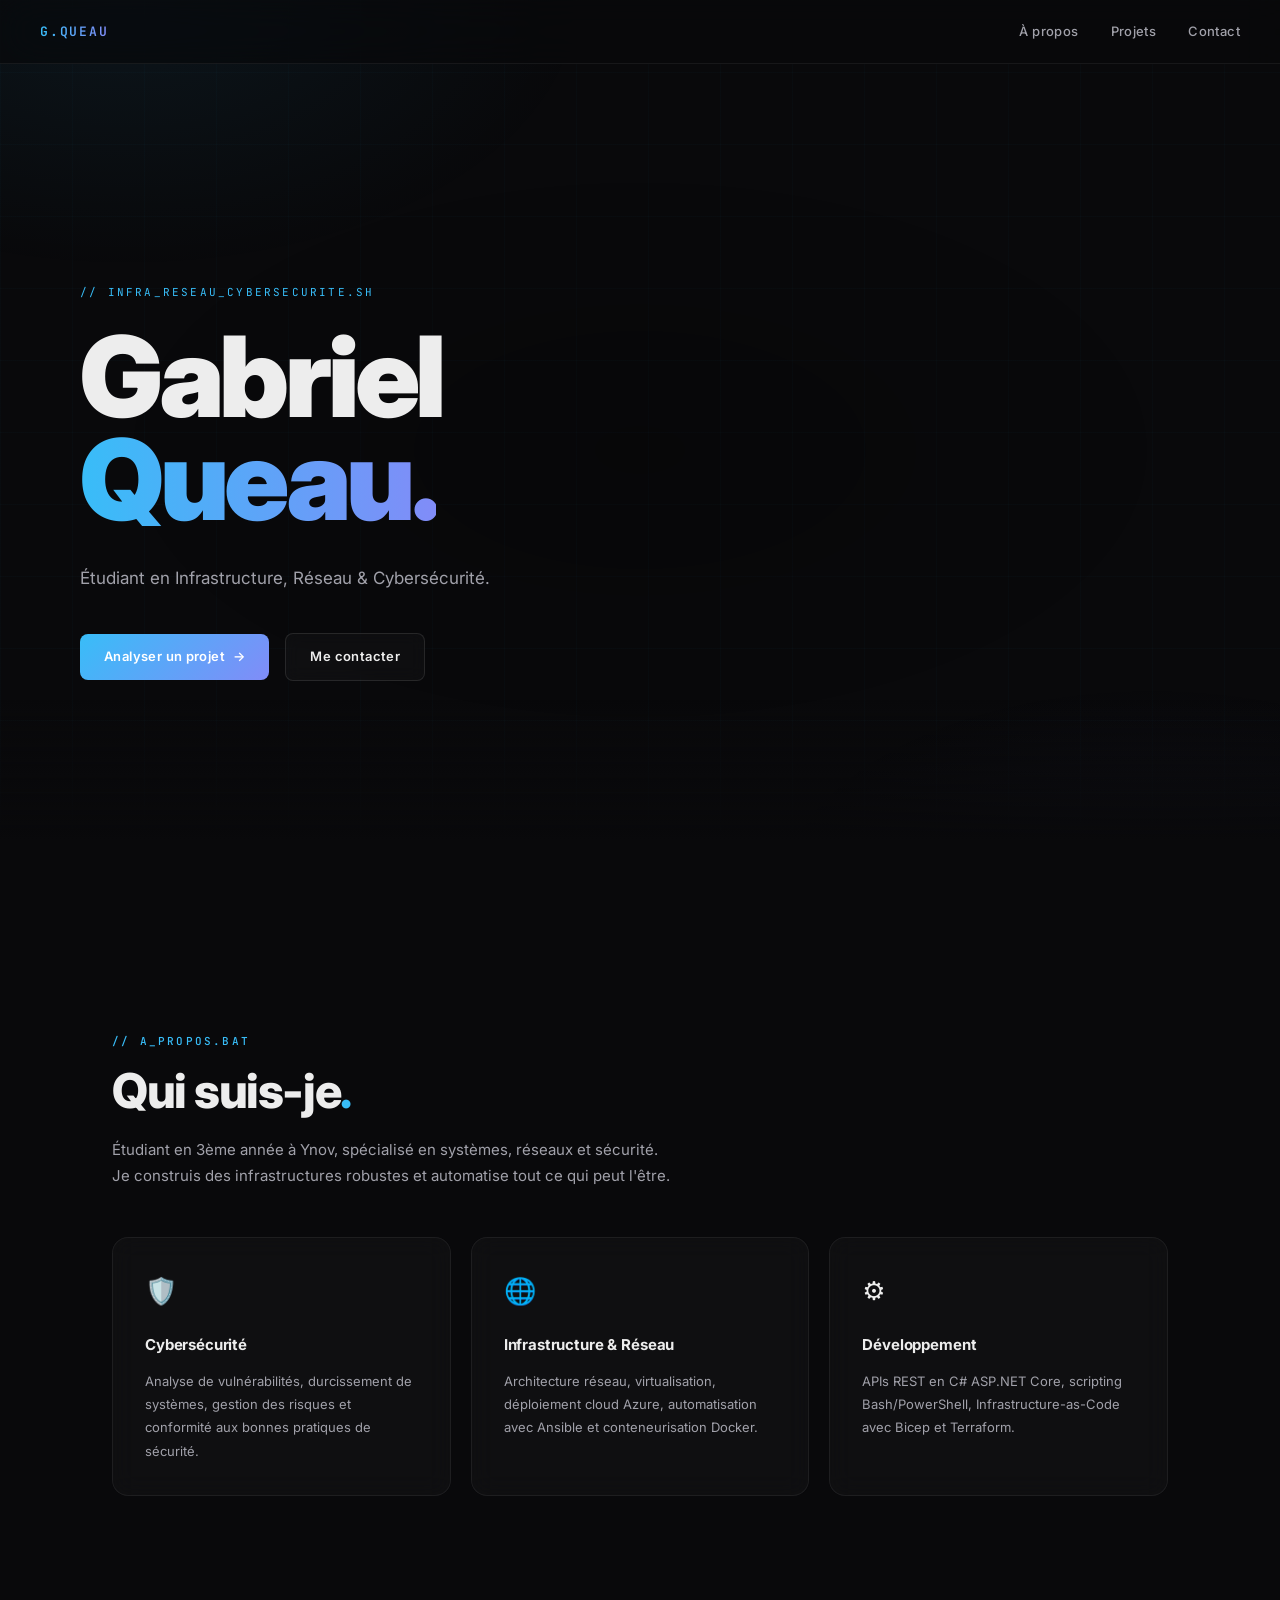
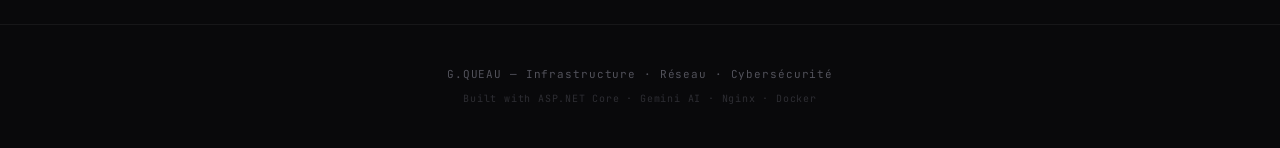
==== commit 4bf2246c: "Erreur 2" ====
--- a/frontend/index.html
+++ b/frontend/index.html
@@ -37,7 +37,7 @@
     <a href="/index.html" class="nav-logo" data-link>G.QUEAU</a>
     <ul class="nav-links" role="list">
       <li><a href="/index.html" class="nav-link" data-link>À propos</a></li>
-      <li><a href="/projects.html" class="nav-link" data-link>Projets (IA)</a></li>
+      <li><a href="/projects.html" class="nav-link" data-link>Projets</a></li>
       <li><a href="/contact.html" class="nav-link" data-link>Contact</a></li>
     </ul>
   </nav>
